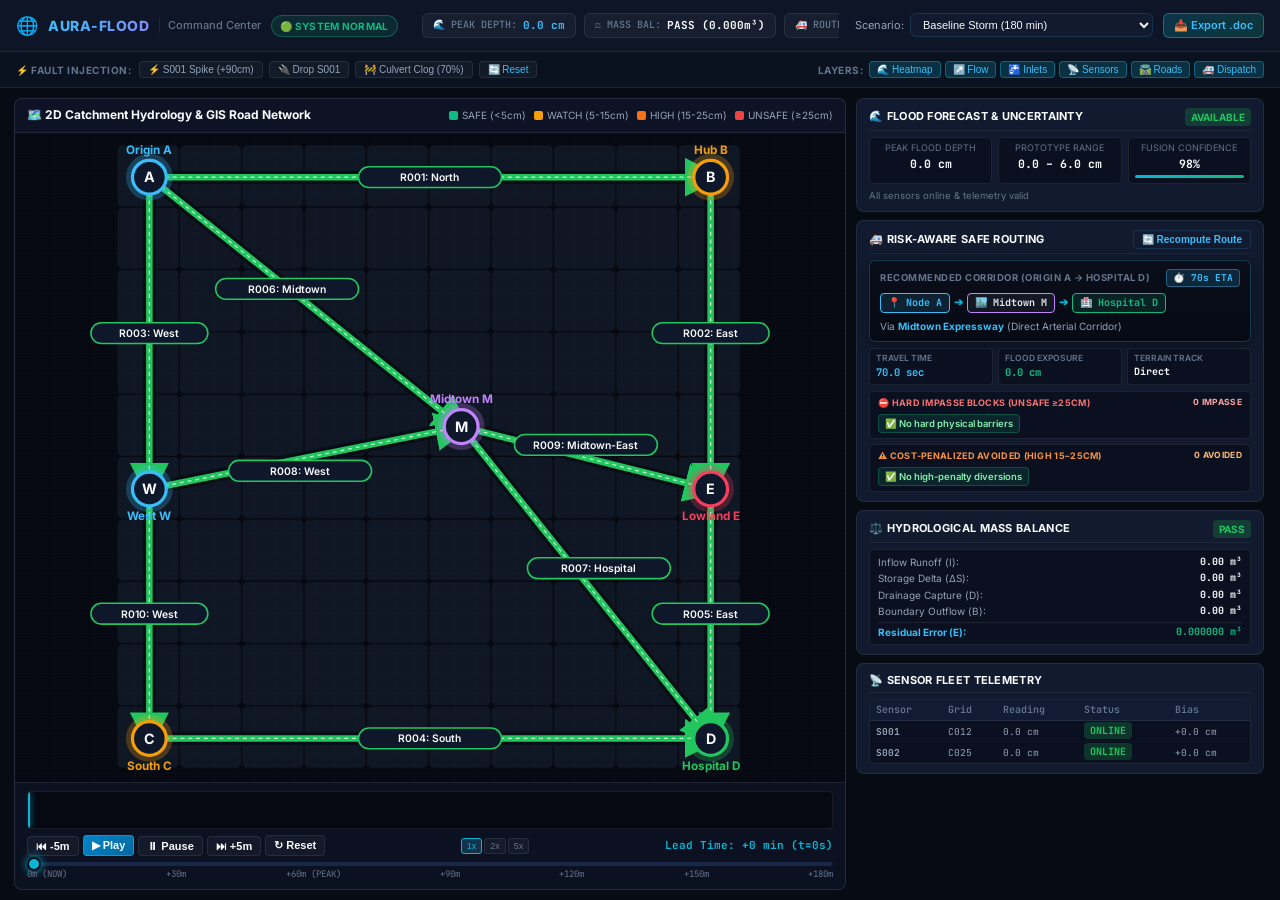
==== index.html @ 1e3751ff "feat: enhance UI, dynamic safe routing, D8 flow vectors, and expand IoT sensor fleet" ====
<!DOCTYPE html>
<html lang="en">
<head>
  <meta charset="UTF-8">
  <meta name="viewport" content="width=device-width, initial-scale=1.0">
  <title>AURA-FLOOD — Urban Hydrological Command Center</title>
  <link rel="preconnect" href="https://fonts.googleapis.com">
  <link rel="preconnect" href="https://fonts.gstatic.com" crossorigin>
  <link href="https://fonts.googleapis.com/css2?family=Inter:wght@400;500;600;700;800&family=JetBrains+Mono:wght@400;500;600;700&display=swap" rel="stylesheet">
  <link rel="stylesheet" href="/static/app.css">
  <link rel="stylesheet" href="app.css">
  <style>
:root {
  --bg-dark: #070b14;
  --bg-header: #0d1527;
  --bg-panel: #111a2e;
  --bg-panel-inner: #0a101f;
  --bg-pill: rgba(255, 255, 255, 0.04);
  --bg-pill-hover: rgba(56, 189, 248, 0.12);
  --bg-pill-active: rgba(6, 182, 212, 0.2);

  --text-main: #f8fafc;
  --text-sub: #94a3b8;
  --text-dim: #64748b;
  --text-cyan: #38bdf8;

  --border-subtle: rgba(56, 189, 248, 0.15);
  --border-card: rgba(255, 255, 255, 0.08);

  --accent-cyan: #06b6d4;
  --accent-blue: #38bdf8;
  --accent-emerald: #10b981;
  --accent-amber: #f59e0b;
  --accent-orange: #f97316;
  --accent-rose: #ef4444;

  --safe-color: #10b981;
  --watch-color: #f59e0b;
  --high-color: #f97316;
  --unsafe-color: #ef4444;

  --font-sans: 'Inter', -apple-system, BlinkMacSystemFont, 'Segoe UI', Roboto, sans-serif;
  --font-mono: 'JetBrains Mono', Consolas, monospace;
}

* {
  box-sizing: border-box;
  margin: 0;
  padding: 0;
}

html, body {
  width: 100%;
  height: 100vh;
  background-color: var(--bg-dark);
  color: var(--text-main);
  font-family: var(--font-sans);
  font-size: 13px;
  line-height: 1.4;
  display: flex;
  flex-direction: column;
  overflow: hidden;
  -webkit-font-smoothing: antialiased;
}

/* Custom Scrollbars */
::-webkit-scrollbar {
  width: 5px;
  height: 5px;
}
::-webkit-scrollbar-track {
  background: var(--bg-panel-inner);
}
::-webkit-scrollbar-thumb {
  background: rgba(56, 189, 248, 0.2);
  border-radius: 4px;
}
::-webkit-scrollbar-thumb:hover {
  background: var(--accent-cyan);
}

/* 1. TOP NAVIGATION HEADER */
.top-navbar {
  height: 52px;
  min-height: 52px;
  background: var(--bg-header);
  border-bottom: 1px solid var(--border-subtle);
  padding: 0 16px;
  display: flex;
  align-items: center;
  justify-content: space-between;
  gap: 16px;
  z-index: 100;
}

.brand-section {
  display: flex;
  align-items: center;
  gap: 10px;
  white-space: nowrap;
  flex-shrink: 0;
}

.brand-logo {
  font-size: 18px;
}

.brand-title {
  font-size: 14px;
  font-weight: 800;
  letter-spacing: 0.5px;
  background: linear-gradient(90deg, #38bdf8, #818cf8);
  -webkit-background-clip: text;
  -webkit-text-fill-color: transparent;
}

.brand-subtitle {
  font-size: 11px;
  color: var(--text-dim);
  font-weight: 500;
  border-left: 1px solid var(--border-card);
  padding-left: 8px;
}

.status-badge {
  display: inline-flex;
  align-items: center;
  gap: 6px;
  background: rgba(16, 185, 129, 0.12);
  color: var(--accent-emerald);
  border: 1px solid rgba(16, 185, 129, 0.35);
  padding: 3px 8px;
  border-radius: 12px;
  font-size: 10px;
  font-weight: 700;
  letter-spacing: 0.3px;
  text-transform: uppercase;
  flex-shrink: 0;
}

.status-badge .dot {
  width: 6px;
  height: 6px;
  border-radius: 50%;
  background: var(--accent-emerald);
  box-shadow: 0 0 6px var(--accent-emerald);
}

.status-badge.degraded {
  background: rgba(245, 158, 11, 0.12);
  color: var(--accent-amber);
  border-color: rgba(245, 158, 11, 0.35);
}
.status-badge.degraded .dot {
  background: var(--accent-amber);
  box-shadow: 0 0 6px var(--accent-amber);
}

.status-badge.unavailable {
  background: rgba(239, 68, 68, 0.12);
  color: var(--accent-rose);
  border-color: rgba(239, 68, 68, 0.35);
}
.status-badge.unavailable .dot {
  background: var(--accent-rose);
  box-shadow: 0 0 6px var(--accent-rose);
}

/* Header Telemetry Pills */
.telemetry-row {
  display: flex;
  align-items: center;
  gap: 8px;
  flex: 1;
  justify-content: center;
  overflow: hidden;
}

.kpi-pill {
  display: flex;
  align-items: center;
  gap: 6px;
  background: var(--bg-pill);
  border: 1px solid var(--border-card);
  padding: 4px 10px;
  border-radius: 6px;
  font-size: 11px;
  font-family: var(--font-mono);
  white-space: nowrap;
}

.kpi-pill .kpi-lbl {
  color: var(--text-dim);
  font-size: 10px;
  font-weight: 600;
  text-transform: uppercase;
}

.kpi-pill .kpi-val {
  color: var(--text-main);
  font-weight: 700;
}

.kpi-pill .kpi-val.highlight {
  color: var(--text-cyan);
}

/* Header Right Actions */
.header-actions {
  display: flex;
  align-items: center;
  gap: 10px;
  flex-shrink: 0;
}

.scenario-wrap {
  display: flex;
  align-items: center;
  gap: 6px;
  font-size: 11px;
  color: var(--text-sub);
}

.scenario-select {
  background: var(--bg-panel);
  color: var(--text-main);
  border: 1px solid var(--border-subtle);
  padding: 4px 8px;
  border-radius: 6px;
  outline: none;
  font-size: 11px;
  font-weight: 500;
  cursor: pointer;
}

.scenario-select:hover, .scenario-select:focus {
  border-color: var(--accent-cyan);
}

.btn-export {
  background: linear-gradient(135deg, rgba(6, 182, 212, 0.2), rgba(16, 185, 129, 0.2));
  color: #38bdf8;
  border: 1px solid rgba(56, 189, 248, 0.4);
  padding: 4px 10px;
  border-radius: 6px;
  font-size: 11px;
  font-weight: 600;
  text-decoration: none;
  display: inline-flex;
  align-items: center;
  gap: 5px;
  white-space: nowrap;
  transition: all 0.2s ease;
}

.btn-export:hover {
  background: linear-gradient(135deg, rgba(6, 182, 212, 0.35), rgba(16, 185, 129, 0.35));
  box-shadow: 0 0 10px rgba(56, 189, 248, 0.3);
}

/* 2. SUB-TOOLBAR */
.sub-toolbar {
  height: 36px;
  min-height: 36px;
  background: rgba(11, 17, 32, 0.95);
  border-bottom: 1px solid var(--border-card);
  padding: 0 16px;
  display: flex;
  align-items: center;
  justify-content: space-between;
  gap: 16px;
}

.fault-deck {
  display: flex;
  align-items: center;
  gap: 6px;
}

.toolbar-lbl {
  font-size: 10px;
  font-weight: 700;
  color: var(--text-dim);
  text-transform: uppercase;
  letter-spacing: 0.5px;
  margin-right: 2px;
}

.chip-btn {
  background: var(--bg-pill);
  border: 1px solid var(--border-card);
  color: var(--text-sub);
  padding: 2px 8px;
  border-radius: 4px;
  font-size: 10px;
  font-weight: 500;
  cursor: pointer;
  display: inline-flex;
  align-items: center;
  gap: 4px;
  transition: all 0.15s ease;
  user-select: none;
}

.chip-btn:hover {
  background: var(--bg-pill-hover);
  color: var(--text-main);
  border-color: var(--border-subtle);
}

.chip-btn.active {
  background: rgba(239, 68, 68, 0.2);
  color: #fca5a5;
  border-color: rgba(239, 68, 68, 0.5);
}

.chip-btn.reset-btn {
  color: var(--text-cyan);
}

.layer-deck {
  display: flex;
  align-items: center;
  gap: 4px;
}

.layer-chip {
  background: var(--bg-pill);
  border: 1px solid var(--border-card);
  color: var(--text-sub);
  padding: 2px 7px;
  border-radius: 4px;
  font-size: 10px;
  font-weight: 500;
  cursor: pointer;
  transition: all 0.15s ease;
  user-select: none;
}

.layer-chip:hover {
  color: var(--text-main);
}

.layer-chip.active {
  background: var(--bg-pill-active);
  color: var(--text-cyan);
  border-color: rgba(6, 182, 212, 0.4);
}

/* 3. MAIN WORKSPACE */
.main-workspace {
  flex: 1;
  display: grid;
  grid-template-columns: 1fr 410px;
  gap: 10px;
  padding: 10px 14px;
  overflow: hidden;
  min-height: 0;
}

/* Left Viewport */
.gis-viewport {
  background: var(--bg-panel);
  border: 1px solid var(--border-card);
  border-radius: 8px;
  display: flex;
  flex-direction: column;
  overflow: hidden;
  min-height: 0;
}

.viewport-header {
  padding: 8px 12px;
  border-bottom: 1px solid var(--border-card);
  display: flex;
  align-items: center;
  justify-content: space-between;
  background: rgba(10, 16, 31, 0.6);
}

.viewport-title {
  font-size: 12px;
  font-weight: 700;
  color: var(--text-main);
  display: flex;
  align-items: center;
  gap: 6px;
}

.map-legend {
  display: flex;
  align-items: center;
  gap: 8px;
  font-size: 10px;
  color: var(--text-sub);
}

.legend-item {
  display: flex;
  align-items: center;
  gap: 4px;
}

.color-box {
  width: 9px;
  height: 9px;
  border-radius: 2px;
}
.color-box.safe { background: var(--safe-color); }
.color-box.watch { background: var(--watch-color); }
.color-box.high { background: var(--high-color); }
.color-box.unsafe { background: var(--unsafe-color); }

/* SVG Map Container */
.svg-wrapper {
  flex: 1;
  background: #060911;
  background-image: 
    linear-gradient(rgba(56, 189, 248, 0.02) 1px, transparent 1px),
    linear-gradient(90deg, rgba(56, 189, 248, 0.02) 1px, transparent 1px);
  background-size: 20px 20px;
  position: relative;
  overflow: hidden;
  display: flex;
  align-items: center;
  justify-content: center;
  min-height: 0;
}

#flood-map {
  width: 100%;
  height: 100%;
  max-height: 100%;
  display: block;
}

/* Tooltip HUD */
.tooltip {
  position: absolute;
  background: rgba(11, 17, 32, 0.96);
  backdrop-filter: blur(12px);
  -webkit-backdrop-filter: blur(12px);
  border: 1px solid rgba(56, 189, 248, 0.35);
  padding: 8px 12px;
  border-radius: 6px;
  font-size: 11px;
  pointer-events: none;
  z-index: 200;
  box-shadow: 0 6px 20px rgba(0,0,0,0.7);
  min-width: 190px;
}
.tooltip.hidden { display: none; }

/* Timeline & Hydrograph Deck */
.timeline-deck {
  background: rgba(10, 16, 31, 0.85);
  border-top: 1px solid var(--border-card);
  padding: 8px 12px;
  display: flex;
  flex-direction: column;
  gap: 6px;
  flex-shrink: 0;
}

/* Hydrograph Canvas */
.hydrograph-box {
  height: 38px;
  position: relative;
  background: #060911;
  border: 1px solid var(--border-card);
  border-radius: 4px;
  overflow: hidden;
  cursor: pointer;
}

#hydrograph-canvas {
  width: 100%;
  height: 100%;
  display: block;
}

.hydrograph-needle {
  position: absolute;
  top: 0;
  bottom: 0;
  width: 2px;
  background: var(--accent-cyan);
  box-shadow: 0 0 6px var(--accent-cyan);
  pointer-events: none;
}

/* Playback Control Bar */
.playback-bar {
  display: flex;
  align-items: center;
  justify-content: space-between;
  gap: 10px;
}

.btn-group {
  display: flex;
  align-items: center;
  gap: 4px;
}

.btn-ctrl {
  background: var(--bg-pill);
  border: 1px solid var(--border-card);
  color: var(--text-main);
  padding: 3px 8px;
  border-radius: 4px;
  font-size: 11px;
  font-weight: 600;
  cursor: pointer;
  transition: all 0.15s ease;
}

.btn-ctrl:hover {
  background: var(--bg-pill-hover);
  border-color: var(--border-subtle);
}

.btn-ctrl.btn-primary {
  background: linear-gradient(135deg, #0284c7, #0369a1);
  border-color: rgba(56, 189, 248, 0.4);
}

.speed-chips {
  display: flex;
  gap: 2px;
}

.speed-chip {
  background: var(--bg-pill);
  border: 1px solid var(--border-card);
  color: var(--text-dim);
  font-size: 9px;
  padding: 2px 5px;
  border-radius: 3px;
  cursor: pointer;
}

.speed-chip.active {
  background: rgba(56, 189, 248, 0.2);
  color: var(--accent-cyan);
  border-color: var(--accent-cyan);
}

.timeline-time {
  font-family: var(--font-mono);
  font-size: 11px;
  color: var(--accent-cyan);
  font-weight: 700;
}

/* Slider Track */
.slider-container {
  display: flex;
  flex-direction: column;
  gap: 2px;
}

#timeline-slider {
  -webkit-appearance: none;
  appearance: none;
  width: 100%;
  height: 4px;
  border-radius: 2px;
  background: #182647;
  outline: none;
  cursor: pointer;
}

#timeline-slider::-webkit-slider-thumb {
  -webkit-appearance: none;
  appearance: none;
  width: 14px;
  height: 14px;
  border-radius: 50%;
  background: var(--accent-cyan);
  border: 2px solid #070b14;
  box-shadow: 0 0 8px var(--accent-cyan);
  cursor: pointer;
}

.slider-labels {
  display: flex;
  justify-content: space-between;
  font-size: 9px;
  color: var(--text-dim);
  font-family: var(--font-mono);
}

/* 4. RIGHT SIDEBAR */
.sidebar-panel {
  display: flex;
  flex-direction: column;
  gap: 8px;
  overflow-y: auto;
  min-height: 0;
  padding-right: 2px;
}

.side-card {
  background: var(--bg-panel);
  border: 1px solid var(--border-card);
  border-radius: 8px;
  padding: 9px 12px;
  display: flex;
  flex-direction: column;
  gap: 6px;
  flex-shrink: 0;
}

.card-header {
  display: flex;
  align-items: center;
  justify-content: space-between;
  border-bottom: 1px solid rgba(255, 255, 255, 0.05);
  padding-bottom: 4px;
}

.card-title {
  font-size: 11px;
  font-weight: 700;
  color: var(--text-main);
  text-transform: uppercase;
  letter-spacing: 0.3px;
  display: flex;
  align-items: center;
  gap: 5px;
}

.card-badge {
  padding: 1px 6px;
  border-radius: 4px;
  font-size: 9px;
  font-weight: 700;
  text-transform: uppercase;
  letter-spacing: 0.3px;
}
.card-badge.success {
  background: rgba(16, 185, 129, 0.15);
  color: var(--accent-emerald);
  border: 1px solid rgba(16, 185, 129, 0.3);
}
.card-badge.danger {
  background: rgba(239, 68, 68, 0.15);
  color: var(--accent-rose);
  border: 1px solid rgba(239, 68, 68, 0.3);
}

/* Forecast Card Stats */
.forecast-grid {
  display: grid;
  grid-template-columns: 1fr 1fr 1fr;
  gap: 6px;
}

.stat-cell {
  background: var(--bg-panel-inner);
  border: 1px solid var(--border-card);
  padding: 5px 6px;
  border-radius: 5px;
  text-align: center;
}

.stat-lbl {
  font-size: 9px;
  color: var(--text-dim);
  text-transform: uppercase;
  margin-bottom: 2px;
  line-height: 1.2;
}

.stat-num {
  font-size: 11.5px;
  font-weight: 700;
  font-family: var(--font-mono);
  color: var(--text-main);
}

.bar-wrap {
  width: 100%;
  height: 3px;
  background: #182647;
  border-radius: 2px;
  margin-top: 3px;
  overflow: hidden;
}
.bar-fill {
  height: 100%;
  background: linear-gradient(90deg, #06b6d4, #10b981);
  width: 100%;
  transition: width 0.2s ease;
}

.card-subtext {
  font-size: 9.5px;
  color: var(--text-dim);
  line-height: 1.3;
}

/* ENHANCED SAFE ROUTING STYLES */
.route-hero-box {
  background: linear-gradient(180deg, #090e1a, #060a14);
  border: 1px solid rgba(56, 189, 248, 0.25);
  border-radius: 6px;
  padding: 8px 10px;
  display: flex;
  flex-direction: column;
  gap: 6px;
  box-shadow: 0 4px 12px rgba(0, 0, 0, 0.4);
}

.route-meta-row {
  display: flex;
  align-items: center;
  justify-content: space-between;
}

.route-lbl-title {
  font-size: 9.5px;
  font-weight: 700;
  color: var(--text-dim);
  text-transform: uppercase;
  letter-spacing: 0.5px;
}

.route-eta-pill {
  background: rgba(56, 189, 248, 0.15);
  color: #38bdf8;
  border: 1px solid rgba(56, 189, 248, 0.4);
  padding: 1px 6px;
  border-radius: 4px;
  font-family: var(--font-mono);
  font-weight: 700;
  font-size: 9.5px;
}

/* Waypoint Flow Stepper */
.stepper-flow {
  display: flex;
  align-items: center;
  gap: 4px;
  flex-wrap: wrap;
}

.node-pill {
  display: inline-flex;
  align-items: center;
  gap: 4px;
  background: rgba(255, 255, 255, 0.05);
  border: 1px solid rgba(255, 255, 255, 0.15);
  padding: 2px 7px;
  border-radius: 4px;
  font-size: 10px;
  font-weight: 700;
  font-family: var(--font-mono);
  color: #f8fafc;
}

.node-pill.origin {
  border-color: #38bdf8;
  color: #38bdf8;
  background: rgba(56, 189, 248, 0.12);
}

.node-pill.dest {
  border-color: #10b981;
  color: #10b981;
  background: rgba(16, 185, 129, 0.12);
}

.node-pill.waypoint {
  border-color: #c084fc;
  color: #e2e8f0;
}

.flow-arrow {
  color: var(--accent-cyan);
  font-size: 11px;
  font-weight: bold;
}

.route-desc-row {
  font-size: 10px;
  color: #94a3b8;
}
.route-desc-row strong {
  color: #38bdf8;
}

/* Route Micro-Stats Bar */
.route-metrics-bar {
  display: grid;
  grid-template-columns: 1fr 1fr 1fr;
  gap: 5px;
}

.metric-chip {
  background: var(--bg-panel-inner);
  border: 1px solid var(--border-card);
  padding: 4px 6px;
  border-radius: 4px;
  display: flex;
  flex-direction: column;
  gap: 1px;
}

.metric-chip .chip-label {
  font-size: 8.5px;
  color: var(--text-dim);
  text-transform: uppercase;
  font-weight: 600;
}

.metric-chip .chip-value {
  font-size: 10.5px;
  font-weight: 700;
  font-family: var(--font-mono);
  color: var(--text-main);
}
.metric-chip .chip-value.safe { color: #10b981; }
.metric-chip .chip-value.highlight { color: #38bdf8; }

/* Avoidance Cards Deck */
.avoidance-deck {
  display: flex;
  flex-direction: column;
  gap: 5px;
}

.avoid-group {
  background: var(--bg-panel-inner);
  border: 1px solid var(--border-card);
  border-radius: 5px;
  padding: 5px 8px;
  display: flex;
  flex-direction: column;
  gap: 4px;
}

.avoid-group-header {
  display: flex;
  align-items: center;
  justify-content: space-between;
  font-size: 9px;
  font-weight: 700;
  text-transform: uppercase;
  letter-spacing: 0.3px;
}

.avoid-group-header.unsafe-hdr {
  color: #f87171;
}

.avoid-group-header.high-hdr {
  color: #fb923c;
}

.avoid-pills-container {
  display: flex;
  flex-wrap: wrap;
  gap: 4px;
}

.avoid-pill {
  display: inline-flex;
  align-items: center;
  gap: 4px;
  padding: 2px 6px;
  border-radius: 4px;
  font-size: 9.5px;
  font-family: var(--font-mono);
  font-weight: 600;
}

.avoid-pill.unsafe {
  background: rgba(239, 68, 68, 0.16);
  border: 1px solid rgba(239, 68, 68, 0.4);
  color: #fca5a5;
}

.avoid-pill.high {
  background: rgba(249, 115, 22, 0.16);
  border: 1px solid rgba(249, 115, 22, 0.4);
  color: #fdba74;
}

.avoid-pill.clear {
  background: rgba(16, 185, 129, 0.12);
  border: 1px solid rgba(16, 185, 129, 0.3);
  color: #86efac;
  font-family: var(--font-sans);
  font-size: 9.5px;
}

.pill-code {
  font-weight: 800;
  background: rgba(0, 0, 0, 0.3);
  padding: 1px 4px;
  border-radius: 3px;
}

.btn-recompute {
  background: transparent;
  color: var(--text-cyan);
  border: 1px solid var(--border-subtle);
  padding: 3px 8px;
  border-radius: 4px;
  font-size: 10px;
  font-weight: 600;
  cursor: pointer;
  align-self: flex-start;
  transition: all 0.15s ease;
}
.btn-recompute:hover {
  background: rgba(6, 182, 212, 0.1);
  border-color: var(--accent-cyan);
}

/* Mass Balance Table */
.mb-ledger {
  display: flex;
  flex-direction: column;
  gap: 2.5px;
  background: var(--bg-panel-inner);
  border: 1px solid var(--border-card);
  padding: 5px 8px;
  border-radius: 5px;
  font-size: 10px;
}

.mb-row {
  display: flex;
  justify-content: space-between;
  color: var(--text-sub);
}

.mb-row strong {
  font-family: var(--font-mono);
  color: var(--text-main);
}

.mb-row.total {
  border-top: 1px solid rgba(255, 255, 255, 0.08);
  padding-top: 2px;
  margin-top: 1px;
  font-weight: 700;
  color: var(--text-cyan);
}

.mb-row.total strong {
  color: var(--accent-emerald);
}

/* Sensor Fleet Table */
.sensor-table-wrap {
  border: 1px solid var(--border-card);
  border-radius: 5px;
  background: var(--bg-panel-inner);
  overflow: hidden;
}

.sensor-table {
  width: 100%;
  border-collapse: collapse;
  font-size: 9.5px;
}

.sensor-table th {
  background: rgba(24, 38, 71, 0.5);
  padding: 3px 6px;
  color: var(--text-dim);
  font-weight: 600;
  text-align: left;
  border-bottom: 1px solid var(--border-card);
}

.sensor-table td {
  padding: 3px 6px;
  border-bottom: 1px solid rgba(255, 255, 255, 0.02);
  font-family: var(--font-mono);
  color: var(--text-sub);
}

.badge-tag {
  padding: 1px 4px;
  border-radius: 3px;
  font-size: 8px;
  font-weight: 700;
}
.badge-tag.online {
  background: rgba(16, 185, 129, 0.15);
  color: var(--accent-emerald);
}
.badge-tag.stale {
  background: rgba(245, 158, 11, 0.15);
  color: var(--accent-amber);
}
.badge-tag.offline {
  background: rgba(239, 68, 68, 0.15);
  color: var(--accent-rose);
}

/* Responsive adjustments */
@media (max-width: 1050px) {
  html, body {
    height: auto;
    overflow-y: auto;
  }
  .main-workspace {
    grid-template-columns: 1fr;
    overflow: visible;
  }
  .telemetry-row {
    display: none;
  }
}
  </style>
</head>
<body>

  <!-- 1. TOP NAVIGATION HEADER -->
  <header class="top-navbar">
    <div class="brand-section">
      <span class="brand-logo">🌐</span>
      <span class="brand-title">AURA-FLOOD</span>
      <span class="brand-subtitle">Command Center</span>
      <div class="status-badge" id="system-status-badge">
        <span class="dot"></span>
        <span id="system-status-text">SYSTEM NORMAL</span>
      </div>
    </div>

    <!-- Telemetry KPI Row -->
    <div class="telemetry-row">
      <div class="kpi-pill">
        <span class="kpi-lbl">🌧️ Rain:</span>
        <span class="kpi-val" id="top-rain-val">0.0 mm/h</span>
      </div>
      <div class="kpi-pill">
        <span class="kpi-lbl">🌊 Peak Depth:</span>
        <span class="kpi-val highlight" id="top-depth-val">0.0 cm</span>
      </div>
      <div class="kpi-pill">
        <span class="kpi-lbl">⚖️ Mass Bal:</span>
        <span class="kpi-val" id="top-mb-val">PASS (0.000m³)</span>
      </div>
      <div class="kpi-pill">
        <span class="kpi-lbl">🚑 Route:</span>
        <span class="kpi-val highlight" id="top-route-val">A → M → D (70s)</span>
      </div>
    </div>

    <!-- Header Right Actions -->
    <div class="header-actions">
      <div class="scenario-wrap">
        <label for="scenario-select">Scenario:</label>
        <select id="scenario-select" class="scenario-select">
          <option value="storm_01">Baseline Storm (180 min)</option>
          <option value="sensor_offline">Fault: S001 Dropout (t=30..60m)</option>
          <option value="sensor_spike">Fault: S001 Spike Anomaly 90cm (t=30m)</option>
          <option value="capacity_reduction">Fault: Culvert E001 Clog 30% (t=45..60m)</option>
          <option value="e2e_validation">End-to-End Severe Flash Flood</option>
        </select>
      </div>
      <a id="btn-download-docx" class="btn-export" href="/api/reports/download-docx?scenario_id=storm_01" download>
        📥 Export .doc
      </a>
    </div>
  </header>

  <!-- 2. SUB-TOOLBAR: FAULT DECK & LAYER TOGGLES -->
  <div class="sub-toolbar">
    <div class="fault-deck">
      <span class="toolbar-lbl">⚡ Fault Injection:</span>
      <button class="chip-btn" id="fault-spike" title="Inject +90cm rate spike on S001">⚡ S001 Spike (+90cm)</button>
      <button class="chip-btn" id="fault-offline" title="Drop telemetry heartbeat on S001">🔌 Drop S001</button>
      <button class="chip-btn" id="fault-blockage" title="Simulate 70% inlet debris blockage on Culvert E001">🚧 Culvert Clog (70%)</button>
      <button class="chip-btn reset-btn" id="fault-reset" title="Reset nominal baseline">🔄 Reset</button>
    </div>

    <div class="layer-deck">
      <span class="toolbar-lbl">Layers:</span>
      <button class="layer-chip active" id="toggle-depth" title="Toggle Flood Inundation Heatmap">🌊 Heatmap</button>
      <button class="layer-chip active" id="toggle-d8" title="Toggle D8 Hydrodynamic Vectors">↗️ Flow</button>
      <button class="layer-chip active" id="toggle-drainage" title="Toggle Drainage Network Inlets">🚰 Inlets</button>
      <button class="layer-chip active" id="toggle-sensors" title="Toggle Sensor Nodes">📡 Sensors</button>
      <button class="layer-chip active" id="toggle-roads" title="Toggle Road Network">🛣️ Roads</button>
      <button class="layer-chip active" id="toggle-ambulance" title="Toggle Emergency Vehicle">🚑 Dispatch</button>
    </div>
  </div>

  <!-- 3. MAIN WORKSPACE: 2-COLUMN GRID -->
  <main class="main-workspace">
    
    <!-- LEFT: GIS MAP & PLAYBACK DECK -->
    <section class="gis-viewport">
      <div class="viewport-header">
        <div class="viewport-title">🗺️ 2D Catchment Hydrology & GIS Road Network</div>
        <div class="map-legend">
          <span class="legend-item"><span class="color-box safe"></span> SAFE (&lt;5cm)</span>
          <span class="legend-item"><span class="color-box watch"></span> WATCH (5-15cm)</span>
          <span class="legend-item"><span class="color-box high"></span> HIGH (15-25cm)</span>
          <span class="legend-item"><span class="color-box unsafe"></span> UNSAFE (&ge;25cm)</span>
        </div>
      </div>

      <!-- Interactive SVG Map -->
      <div class="svg-wrapper" id="map-container">
        <svg id="flood-map" viewBox="0 0 500 500"></svg>
        <div id="cell-tooltip" class="tooltip hidden"></div>
      </div>

      <!-- Timeline & Hydrograph Deck -->
      <div class="timeline-deck">
        <!-- Interactive Hydrograph Canvas -->
        <div class="hydrograph-box" id="hydrograph-wrap" title="Click anywhere to scrub timeline">
          <canvas id="hydrograph-canvas"></canvas>
          <div class="hydrograph-needle" id="hydrograph-marker" style="left: 0%;"></div>
        </div>

        <!-- Playback Controls -->
        <div class="playback-bar">
          <div class="btn-group">
            <button id="btn-step-back" class="btn-ctrl" title="Step Back 5 Minutes">⏮ -5m</button>
            <button id="btn-play" class="btn-ctrl btn-primary">▶ Play</button>
            <button id="btn-pause" class="btn-ctrl">⏸ Pause</button>
            <button id="btn-step-fwd" class="btn-ctrl" title="Step Forward 5 Minutes">⏭ +5m</button>
            <button id="btn-reset" class="btn-ctrl">↻ Reset</button>
          </div>

          <div class="speed-chips">
            <button class="speed-chip active" data-speed="400">1x</button>
            <button class="speed-chip" data-speed="200">2x</button>
            <button class="speed-chip" data-speed="80">5x</button>
          </div>

          <div class="timeline-time">
            Lead Time: <span id="time-display-val">+0 min (t=0s)</span>
          </div>
        </div>

        <!-- Slider Track -->
        <div class="slider-container">
          <input type="range" id="timeline-slider" min="0" max="180" value="0" step="1">
          <div class="slider-labels">
            <span>0m (NOW)</span>
            <span>+30m</span>
            <span>+60m (PEAK)</span>
            <span>+90m</span>
            <span>+120m</span>
            <span>+150m</span>
            <span>+180m</span>
          </div>
        </div>
      </div>
    </section>

    <!-- RIGHT: OBSERVABILITY & DECISION INTELLIGENCE SIDEBAR -->
    <aside class="sidebar-panel">
      
      <!-- Card 1: Flood Forecast & Uncertainty -->
      <div class="side-card">
        <div class="card-header">
          <div class="card-title">🌊 Flood Forecast & Uncertainty</div>
          <span id="forecast-status-badge" class="card-badge success">AVAILABLE</span>
        </div>
        <div class="forecast-grid">
          <div class="stat-cell" title="Maximum predicted flood depth across the forecast window (≥25cm reaches UNSAFE threshold)">
            <div class="stat-lbl">Peak Flood Depth</div>
            <div class="stat-num" id="forecast-peak-depth">0.0 cm</div>
          </div>
          <div class="stat-cell" title="Prototype uncertainty range based on model behavior and sensor fusion">
            <div class="stat-lbl">Prototype Range</div>
            <div class="stat-num" id="forecast-range">0.0 – 0.0 cm</div>
          </div>
          <div class="stat-cell" title="Composite sensor-model agreement confidence score">
            <div class="stat-lbl">Fusion Confidence</div>
            <div class="stat-num" id="forecast-confidence">100%</div>
            <div class="bar-wrap">
              <div class="bar-fill" id="forecast-confidence-bar"></div>
            </div>
          </div>
        </div>
        <div class="card-subtext" id="degraded-reasons-text">Prototype uncertainty range based on model behavior and sensor-fusion history; not field-validated.</div>
      </div>

      <!-- Card 2: Risk-Aware Safe Routing Guidance (VISUALLY ENHANCED) -->
      <div class="side-card">
        <div class="card-header">
          <div class="card-title">🚑 Risk-Aware Safe Routing</div>
          <button id="btn-recompute-route" class="btn-recompute">🔄 Recompute Route</button>
        </div>

        <!-- Visual Hero Stepper & ETA Banner -->
        <div class="route-hero-box">
          <div class="route-meta-row">
            <span class="route-lbl-title">Recommended Corridor (Origin A → Hospital D)</span>
            <span id="route-eta-badge" class="route-eta-pill">⏱️ 70s ETA</span>
          </div>

          <!-- Dynamic Waypoint Flow Stepper -->
          <div class="stepper-flow" id="route-stepper-flow">
            <span class="node-pill origin">📍 Node A</span>
            <span class="flow-arrow">➔</span>
            <span class="node-pill waypoint">🏙️ Midtown M</span>
            <span class="flow-arrow">➔</span>
            <span class="node-pill dest">🏥 Hospital D</span>
          </div>

          <div class="route-desc-row" id="route-corridor-desc">
            Via <strong>Midtown Expressway</strong> (Direct Arterial Corridor)
          </div>
        </div>

        <!-- Route Micro-Stats Bar -->
        <div class="route-metrics-bar">
          <div class="metric-chip">
            <span class="chip-label">Travel Time</span>
            <span class="chip-value highlight" id="route-stat-eta">70.0 sec</span>
          </div>
          <div class="metric-chip">
            <span class="chip-label">Flood Exposure</span>
            <span class="metric-chip-val safe" id="route-stat-exposure" style="font-size: 10.5px; font-weight: 700; font-family: var(--font-mono); color: #10b981;">0.0 cm</span>
          </div>
          <div class="metric-chip">
            <span class="chip-label">Terrain Track</span>
            <span class="chip-value" id="route-stat-terrain" style="font-size: 10px;">Direct</span>
          </div>
        </div>
        
        <!-- Differentiated Routing Avoidance: Hard Impasse vs Penalty Avoidance -->
        <div class="avoidance-deck">
          <div class="avoid-group">
            <div class="avoid-group-header unsafe-hdr">
              <span>⛔ Hard Impasse Blocks (UNSAFE ≥25cm)</span>
              <span id="unsafe-count-tag" style="font-size: 8.5px; color: #fca5a5;">0 Impasse</span>
            </div>
            <div class="avoid-pills-container" id="unsafe-pills-wrap">
              <span class="avoid-pill clear">✅ No hard physical barriers</span>
            </div>
          </div>

          <div class="avoid-group">
            <div class="avoid-group-header high-hdr">
              <span>⚠️ Cost-Penalized Avoided (HIGH 15–25cm)</span>
              <span id="high-count-tag" style="font-size: 8.5px; color: #fdba74;">0 Avoided</span>
            </div>
            <div class="avoid-pills-container" id="high-pills-wrap">
              <span class="avoid-pill clear">✅ No high-penalty diversions</span>
            </div>
          </div>
        </div>
      </div>

      <!-- Card 3: Hydrological Mass Balance Invariant -->
      <div class="side-card">
        <div class="card-header">
          <div class="card-title">⚖️ Hydrological Mass Balance</div>
          <span id="mb-status-badge" class="card-badge success">PASS</span>
        </div>
        <div class="mb-ledger">
          <div class="mb-row"><span>Inflow Runoff (I):</span><strong id="mb-runoff">0.00 m³</strong></div>
          <div class="mb-row"><span>Storage Delta (ΔS):</span><strong id="mb-storage-change">0.00 m³</strong></div>
          <div class="mb-row"><span>Drainage Capture (D):</span><strong id="mb-drainage">0.00 m³</strong></div>
          <div class="mb-row"><span>Boundary Outflow (B):</span><strong id="mb-boundary">0.00 m³</strong></div>
          <div class="mb-row total"><span>Residual Error (E):</span><strong id="mb-error">0.000000 m³</strong></div>
        </div>
      </div>

      <!-- Card 4: Sensor Fleet Telemetry Health -->
      <div class="side-card">
        <div class="card-header">
          <div class="card-title">📡 Sensor Fleet Telemetry</div>
        </div>
        <div class="sensor-table-wrap">
          <table class="sensor-table">
            <thead>
              <tr>
                <th>Sensor</th>
                <th>Grid</th>
                <th>Reading</th>
                <th>Status</th>
                <th>Bias</th>
              </tr>
            </thead>
            <tbody id="sensor-table-body">
              <tr>
                <td><strong>S001</strong></td>
                <td>C012</td>
                <td>0.0 cm</td>
                <td><span class="badge-tag online">ONLINE</span></td>
                <td>+0.0 cm</td>
              </tr>
              <tr>
                <td><strong>S002</strong></td>
                <td>C025</td>
                <td>0.0 cm</td>
                <td><span class="badge-tag online">ONLINE</span></td>
                <td>+0.0 cm</td>
              </tr>
            </tbody>
          </table>
        </div>
      </div>

    </aside>
  </main>

  <script src="/static/app.js?v=2.5"></script>
</body>
</html>
---- static/app.css ----
:root {
  --bg-primary: #0f172a;
  --bg-secondary: #1e293b;
  --bg-tertiary: #334155;
  --text-primary: #f8fafc;
  --text-secondary: #94a3b8;
  --text-muted: #64748b;
  --border-color: #334155;
  --accent-blue: #38bdf8;
  --accent-green: #22c55e;
  --accent-yellow: #eab308;
  --accent-orange: #f97316;
  --accent-red: #ef4444;
  --font-main: 'Inter', system-ui, sans-serif;
  --font-mono: 'JetBrains Mono', monospace;
}

* {
  box-sizing: border-box;
  margin: 0;
  padding: 0;
}

body {
  background-color: var(--bg-primary);
  color: var(--text-primary);
  font-family: var(--font-main);
  line-height: 1.5;
  display: flex;
  flex-direction: column;
  height: 100vh;
  overflow: hidden;
}

/* Header Banner */
.header-banner {
  background: var(--bg-secondary);
  border-bottom: 1px solid var(--border-color);
  padding: 12px 24px;
  display: flex;
  justify-content: space-between;
  align-items: center;
}

.banner-left {
  display: flex;
  align-items: center;
  gap: 16px;
}

.status-badge {
  background: rgba(34, 197, 94, 0.15);
  color: var(--accent-green);
  border: 1px solid rgba(34, 197, 94, 0.3);
  padding: 4px 12px;
  border-radius: 9999px;
  font-weight: 600;
  font-size: 13px;
}

.status-badge.degraded {
  background: rgba(234, 179, 8, 0.15);
  color: var(--accent-yellow);
  border-color: rgba(234, 179, 8, 0.3);
}

.status-badge.unavailable {
  background: rgba(239, 68, 68, 0.15);
  color: var(--accent-red);
  border-color: rgba(239, 68, 68, 0.3);
}

.system-title {
  font-size: 16px;
  font-weight: 700;
  color: var(--text-primary);
}

.banner-right {
  display: flex;
  align-items: center;
  gap: 20px;
}

.scenario-selector {
  display: flex;
  align-items: center;
  gap: 8px;
  font-size: 13px;
  color: var(--text-secondary);
}

.scenario-selector select {
  background: var(--bg-tertiary);
  color: var(--text-primary);
  border: 1px solid var(--border-color);
  padding: 4px 8px;
  border-radius: 6px;
  outline: none;
  font-size: 13px;
}

.btn-download {
  background: linear-gradient(135deg, #0284c7, #0369a1);
  color: #ffffff !important;
  text-decoration: none;
  font-size: 12px;
  font-weight: 600;
  padding: 5px 12px;
  border-radius: 6px;
  border: 1px solid #38bdf8;
  display: inline-flex;
  align-items: center;
  gap: 6px;
  transition: all 0.2s ease;
  box-shadow: 0 2px 4px rgba(0,0,0,0.2);
}

.btn-download:hover {
  background: linear-gradient(135deg, #0369a1, #075985);
  box-shadow: 0 0 10px rgba(56, 189, 248, 0.4);
  transform: translateY(-1px);
}

.degraded-reasons {
  font-size: 12px;
  color: var(--text-secondary);
}

/* Dashboard Grid */
.dashboard-grid {
  display: grid;
  grid-template-columns: 1fr 380px;
  gap: 16px;
  padding: 16px;
  flex: 1;
  overflow: hidden;
}

.panel {
  background: var(--bg-secondary);
  border: 1px solid var(--border-color);
  border-radius: 8px;
  padding: 16px;
  display: flex;
  flex-direction: column;
}

.panel-header {
  display: flex;
  justify-content: space-between;
  align-items: center;
  margin-bottom: 12px;
}

.panel-header h2 {
  font-size: 15px;
  font-weight: 600;
}

.panel-header h3 {
  font-size: 14px;
  font-weight: 600;
}

/* Map Panel */
.map-panel {
  display: flex;
  flex-direction: column;
}

.map-legend {
  display: flex;
  gap: 12px;
  font-size: 12px;
  color: var(--text-secondary);
}

.legend-item {
  display: flex;
  align-items: center;
  gap: 4px;
}

.color-box {
  width: 12px;
  height: 12px;
  border-radius: 3px;
}

.color-box.safe { background: #3b82f6; }
.color-box.watch { background: #eab308; }
.color-box.high { background: #f97316; }
.color-box.unsafe { background: #ef4444; }

.svg-container {
  flex: 1;
  background: #090d16;
  border-radius: 6px;
  position: relative;
  overflow: hidden;
  display: flex;
  justify-content: center;
  align-items: center;
}

#flood-map {
  width: 100%;
  height: 100%;
  max-height: 480px;
}

.tooltip {
  position: absolute;
  background: rgba(15, 23, 42, 0.95);
  border: 1px solid var(--border-color);
  padding: 8px 12px;
  border-radius: 6px;
  font-size: 12px;
  pointer-events: none;
  z-index: 100;
  box-shadow: 0 4px 12px rgba(0,0,0,0.5);
}

.tooltip.hidden { display: none; }

/* Timeline Controls */
.timeline-card {
  margin-top: 12px;
  background: var(--bg-tertiary);
  padding: 12px;
  border-radius: 6px;
}

.timeline-controls {
  display: flex;
  align-items: center;
  gap: 10px;
  margin-bottom: 8px;
}

.time-display {
  margin-left: auto;
  font-size: 13px;
  font-family: var(--font-mono);
}

.time-display .value {
  color: var(--accent-blue);
  font-weight: 600;
}

.slider-wrapper {
  display: flex;
  flex-direction: column;
  gap: 4px;
}

input[type="range"] {
  width: 100%;
  accent-color: var(--accent-blue);
  cursor: pointer;
}

.slider-ticks {
  display: flex;
  justify-content: space-between;
  font-size: 10px;
  color: var(--text-muted);
  font-family: var(--font-mono);
}

/* Sidebar Column */
.sidebar-column {
  display: flex;
  flex-direction: column;
  gap: 12px;
  overflow-y: auto;
}

/* Forecast Card */
.forecast-stats {
  display: grid;
  grid-template-columns: repeat(3, 1fr);
  gap: 8px;
  margin-bottom: 8px;
}

.stat-box {
  background: var(--bg-primary);
  padding: 8px;
  border-radius: 6px;
  display: flex;
  flex-direction: column;
}

.stat-label {
  font-size: 10px;
  color: var(--text-muted);
}

.stat-value {
  font-size: 14px;
  font-weight: 700;
  font-family: var(--font-mono);
  color: var(--accent-blue);
}

.disclaimer-note {
  font-size: 10px;
  color: var(--text-muted);
  font-style: italic;
}

/* Routing Card */
.route-details {
  background: var(--bg-primary);
  padding: 10px;
  border-radius: 6px;
  font-size: 12px;
  display: flex;
  flex-direction: column;
  gap: 6px;
}

.route-tag.safe {
  color: var(--accent-green);
  font-weight: 700;
  font-family: var(--font-mono);
}

.avoided-item {
  color: var(--accent-orange);
  font-family: var(--font-mono);
}

/* Mass Balance Ledger */
.ledger-table {
  background: var(--bg-primary);
  padding: 10px;
  border-radius: 6px;
  font-size: 11px;
  font-family: var(--font-mono);
  display: flex;
  flex-direction: column;
  gap: 4px;
}

.ledger-row {
  display: flex;
  justify-content: space-between;
}

.ledger-row.total {
  border-top: 1px solid var(--border-color);
  padding-top: 4px;
  color: var(--accent-blue);
  font-weight: 700;
}

/* Sensor Table */
.sensor-table-wrapper {
  overflow-x: auto;
}

.sensor-table {
  width: 100%;
  border-collapse: collapse;
  font-size: 11px;
  font-family: var(--font-mono);
}

.sensor-table th, .sensor-table td {
  padding: 6px 8px;
  text-align: left;
  border-bottom: 1px solid var(--border-color);
}

.sensor-table th {
  color: var(--text-muted);
  font-size: 10px;
}

/* Buttons & Badges */
.btn {
  padding: 6px 12px;
  border-radius: 6px;
  font-size: 12px;
  font-weight: 600;
  cursor: pointer;
  border: none;
  outline: none;
}

.btn-primary { background: #0284c7; color: white; }
.btn-primary:hover { background: #0369a1; }
.btn-secondary { background: var(--bg-tertiary); color: var(--text-primary); }
.btn-secondary:hover { background: #475569; }
.btn-sm { padding: 4px 8px; font-size: 11px; }
.btn-outline { background: transparent; border: 1px solid var(--border-color); color: var(--text-primary); }

.badge {
  padding: 2px 6px;
  border-radius: 4px;
  font-size: 10px;
  font-weight: 700;
}

.badge-success { background: rgba(34, 197, 94, 0.2); color: var(--accent-green); }
.badge-warning { background: rgba(234, 179, 8, 0.2); color: var(--accent-yellow); }
.badge-danger { background: rgba(239, 68, 68, 0.2); color: var(--accent-red); }
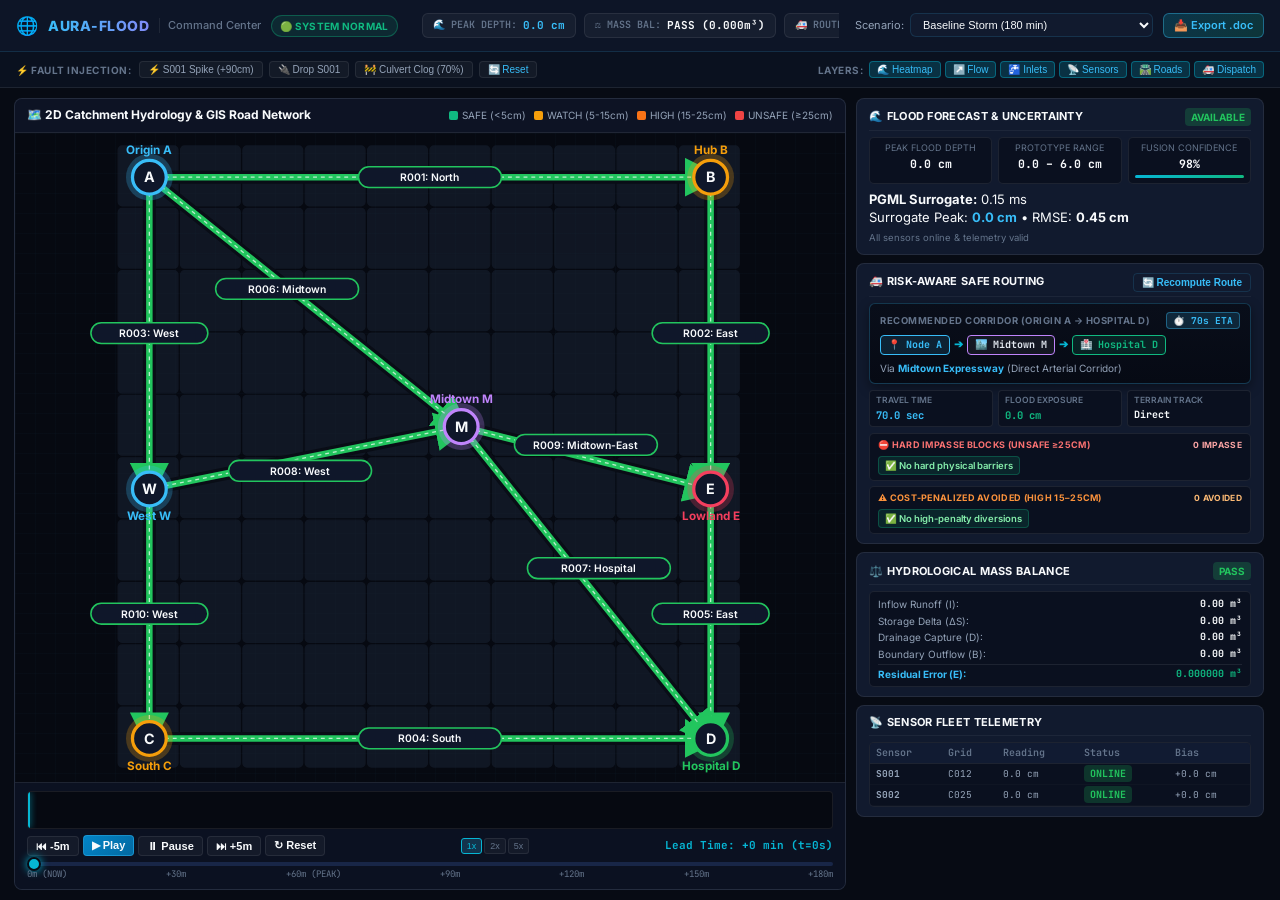
==== commit 1df8a92c: "feat: integrate SafeSurge spec, Physics-Guided ML surrogate nowcasting engine, and Section 15 schema" ====
--- a/index.html
+++ b/index.html
@@ -1185,7 +1185,14 @@
             </div>
           </div>
         </div>
-        <div class="card-subtext" id="degraded-reasons-text">Prototype uncertainty range based on model behavior and sensor-fusion history; not field-validated.</div>
+
+        <!-- Physics-Guided ML Surrogate Status Strip -->
+        <div class="pgml-status-strip" title="Physics-Guided Gradient Boosting Surrogate Model with Non-Negativity Invariant">
+          <div class="pgml-tag"><span class="pulse-dot-cyan"></span> <strong>PGML Surrogate:</strong> <span id="pgml-latency-val">0.15 ms</span></div>
+          <div class="pgml-meta">Surrogate Peak: <span id="pgml-peak-val" style="color: var(--text-cyan); font-weight: 700;">0.0 cm</span> &bull; RMSE: <strong>0.45 cm</strong></div>
+        </div>
+
+        <div class="card-subtext" id="degraded-reasons-text">Dual-engine nowcasting: 2D Saint-Venant/D8 numerical physics coupled with sub-millisecond Physics-Guided ML surrogate.</div>
       </div>
 
       <!-- Card 2: Risk-Aware Safe Routing Guidance (VISUALLY ENHANCED) -->
@@ -1310,6 +1317,6 @@
     </aside>
   </main>
 
-  <script src="/static/app.js?v=2.5"></script>
+  <script src="/static/app.js?v=2.7"></script>
 </body>
 </html>
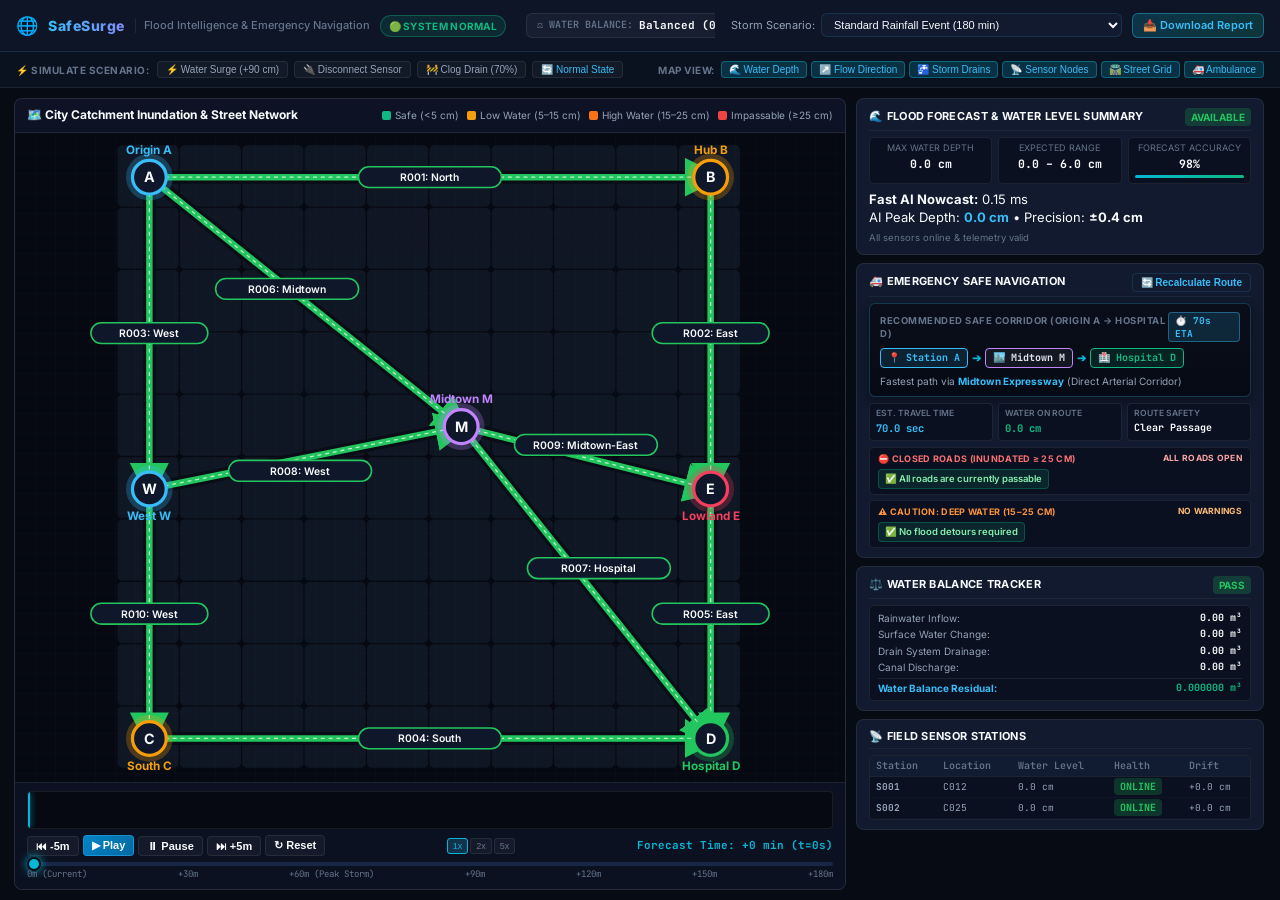
==== commit c463b087: "style(ui): replace robotic terminology with clean, human-friendly operational language" ====
--- a/index.html
+++ b/index.html
@@ -1020,36 +1020,34 @@
 }
   </style>
 </head>
-<body>
-
-  <!-- 1. TOP NAVIGATION HEADER -->
+<body>  <!-- 1. TOP NAVIGATION HEADER -->
   <header class="top-navbar">
     <div class="brand-section">
       <span class="brand-logo">🌐</span>
-      <span class="brand-title">AURA-FLOOD</span>
-      <span class="brand-subtitle">Command Center</span>
+      <span class="brand-title">SafeSurge</span>
+      <span class="brand-subtitle">Flood Intelligence & Emergency Navigation</span>
       <div class="status-badge" id="system-status-badge">
         <span class="dot"></span>
-        <span id="system-status-text">SYSTEM NORMAL</span>
+        <span id="system-status-text">Normal Operations</span>
       </div>
     </div>
 
     <!-- Telemetry KPI Row -->
     <div class="telemetry-row">
       <div class="kpi-pill">
-        <span class="kpi-lbl">🌧️ Rain:</span>
+        <span class="kpi-lbl">🌧️ Rainfall:</span>
         <span class="kpi-val" id="top-rain-val">0.0 mm/h</span>
       </div>
       <div class="kpi-pill">
-        <span class="kpi-lbl">🌊 Peak Depth:</span>
+        <span class="kpi-lbl">🌊 Max Depth:</span>
         <span class="kpi-val highlight" id="top-depth-val">0.0 cm</span>
       </div>
       <div class="kpi-pill">
-        <span class="kpi-lbl">⚖️ Mass Bal:</span>
-        <span class="kpi-val" id="top-mb-val">PASS (0.000m³)</span>
+        <span class="kpi-lbl">⚖️ Water Balance:</span>
+        <span class="kpi-val" id="top-mb-val">Balanced (0.00 m³)</span>
       </div>
       <div class="kpi-pill">
-        <span class="kpi-lbl">🚑 Route:</span>
+        <span class="kpi-lbl">🚑 Emergency Route:</span>
         <span class="kpi-val highlight" id="top-route-val">A → M → D (70s)</span>
       </div>
     </div>
@@ -1057,17 +1055,17 @@
     <!-- Header Right Actions -->
     <div class="header-actions">
       <div class="scenario-wrap">
-        <label for="scenario-select">Scenario:</label>
+        <label for="scenario-select">Storm Scenario:</label>
         <select id="scenario-select" class="scenario-select">
-          <option value="storm_01">Baseline Storm (180 min)</option>
-          <option value="sensor_offline">Fault: S001 Dropout (t=30..60m)</option>
-          <option value="sensor_spike">Fault: S001 Spike Anomaly 90cm (t=30m)</option>
-          <option value="capacity_reduction">Fault: Culvert E001 Clog 30% (t=45..60m)</option>
-          <option value="e2e_validation">End-to-End Severe Flash Flood</option>
+          <option value="storm_01">Standard Rainfall Event (180 min)</option>
+          <option value="sensor_offline">Sensor Interruption: S001 Offline (t=30–60m)</option>
+          <option value="sensor_spike">Sensor Spike: +90 cm Surge Anomaly (t=30m)</option>
+          <option value="capacity_reduction">Drainage Blockage: Culvert Clogged 70% (t=45–60m)</option>
+          <option value="e2e_validation">Severe Cloudburst Flash Flood</option>
         </select>
       </div>
       <a id="btn-download-docx" class="btn-export" href="/api/reports/download-docx?scenario_id=storm_01" download>
-        📥 Export .doc
+        📥 Download Report
       </a>
     </div>
   </header>
@@ -1075,21 +1073,21 @@
   <!-- 2. SUB-TOOLBAR: FAULT DECK & LAYER TOGGLES -->
   <div class="sub-toolbar">
     <div class="fault-deck">
-      <span class="toolbar-lbl">⚡ Fault Injection:</span>
-      <button class="chip-btn" id="fault-spike" title="Inject +90cm rate spike on S001">⚡ S001 Spike (+90cm)</button>
-      <button class="chip-btn" id="fault-offline" title="Drop telemetry heartbeat on S001">🔌 Drop S001</button>
-      <button class="chip-btn" id="fault-blockage" title="Simulate 70% inlet debris blockage on Culvert E001">🚧 Culvert Clog (70%)</button>
-      <button class="chip-btn reset-btn" id="fault-reset" title="Reset nominal baseline">🔄 Reset</button>
+      <span class="toolbar-lbl">⚡ Simulate Scenario:</span>
+      <button class="chip-btn" id="fault-spike" title="Simulate a sudden +90 cm water level surge on Sensor S001">⚡ Water Surge (+90 cm)</button>
+      <button class="chip-btn" id="fault-offline" title="Simulate signal loss on Sensor S001">🔌 Disconnect Sensor</button>
+      <button class="chip-btn" id="fault-blockage" title="Simulate debris clogging 70% of East Culvert E001">🚧 Clog Drain (70%)</button>
+      <button class="chip-btn reset-btn" id="fault-reset" title="Restore nominal conditions">🔄 Normal State</button>
     </div>
 
     <div class="layer-deck">
-      <span class="toolbar-lbl">Layers:</span>
-      <button class="layer-chip active" id="toggle-depth" title="Toggle Flood Inundation Heatmap">🌊 Heatmap</button>
-      <button class="layer-chip active" id="toggle-d8" title="Toggle D8 Hydrodynamic Vectors">↗️ Flow</button>
-      <button class="layer-chip active" id="toggle-drainage" title="Toggle Drainage Network Inlets">🚰 Inlets</button>
-      <button class="layer-chip active" id="toggle-sensors" title="Toggle Sensor Nodes">📡 Sensors</button>
-      <button class="layer-chip active" id="toggle-roads" title="Toggle Road Network">🛣️ Roads</button>
-      <button class="layer-chip active" id="toggle-ambulance" title="Toggle Emergency Vehicle">🚑 Dispatch</button>
+      <span class="toolbar-lbl">Map View:</span>
+      <button class="layer-chip active" id="toggle-depth" title="Toggle Flood Inundation Heatmap">🌊 Water Depth</button>
+      <button class="layer-chip active" id="toggle-d8" title="Toggle Downhill Water Flow Vectors">↗️ Flow Direction</button>
+      <button class="layer-chip active" id="toggle-drainage" title="Toggle Storm Drain Inlets">🚰 Storm Drains</button>
+      <button class="layer-chip active" id="toggle-sensors" title="Toggle Monitoring Stations">📡 Sensor Nodes</button>
+      <button class="layer-chip active" id="toggle-roads" title="Toggle Street Network">🛣️ Street Grid</button>
+      <button class="layer-chip active" id="toggle-ambulance" title="Toggle Ambulance Route Dispatch">🚑 Ambulance</button>
     </div>
   </div>
 
@@ -1099,12 +1097,12 @@
     <!-- LEFT: GIS MAP & PLAYBACK DECK -->
     <section class="gis-viewport">
       <div class="viewport-header">
-        <div class="viewport-title">🗺️ 2D Catchment Hydrology & GIS Road Network</div>
+        <div class="viewport-title">🗺️ City Catchment Inundation & Street Network</div>
         <div class="map-legend">
-          <span class="legend-item"><span class="color-box safe"></span> SAFE (&lt;5cm)</span>
-          <span class="legend-item"><span class="color-box watch"></span> WATCH (5-15cm)</span>
-          <span class="legend-item"><span class="color-box high"></span> HIGH (15-25cm)</span>
-          <span class="legend-item"><span class="color-box unsafe"></span> UNSAFE (&ge;25cm)</span>
+          <span class="legend-item"><span class="color-box safe"></span> Safe (&lt;5 cm)</span>
+          <span class="legend-item"><span class="color-box watch"></span> Low Water (5–15 cm)</span>
+          <span class="legend-item"><span class="color-box high"></span> High Water (15–25 cm)</span>
+          <span class="legend-item"><span class="color-box unsafe"></span> Impassable (&ge;25 cm)</span>
         </div>
       </div>
 
@@ -1117,7 +1115,7 @@
       <!-- Timeline & Hydrograph Deck -->
       <div class="timeline-deck">
         <!-- Interactive Hydrograph Canvas -->
-        <div class="hydrograph-box" id="hydrograph-wrap" title="Click anywhere to scrub timeline">
+        <div class="hydrograph-box" id="hydrograph-wrap" title="Click anywhere on the hydrograph to scrub time">
           <canvas id="hydrograph-canvas"></canvas>
           <div class="hydrograph-needle" id="hydrograph-marker" style="left: 0%;"></div>
         </div>
@@ -1125,10 +1123,10 @@
         <!-- Playback Controls -->
         <div class="playback-bar">
           <div class="btn-group">
-            <button id="btn-step-back" class="btn-ctrl" title="Step Back 5 Minutes">⏮ -5m</button>
+            <button id="btn-step-back" class="btn-ctrl" title="Step back 5 minutes">⏮ -5m</button>
             <button id="btn-play" class="btn-ctrl btn-primary">▶ Play</button>
             <button id="btn-pause" class="btn-ctrl">⏸ Pause</button>
-            <button id="btn-step-fwd" class="btn-ctrl" title="Step Forward 5 Minutes">⏭ +5m</button>
+            <button id="btn-step-fwd" class="btn-ctrl" title="Step forward 5 minutes">⏭ +5m</button>
             <button id="btn-reset" class="btn-ctrl">↻ Reset</button>
           </div>
 
@@ -1139,7 +1137,7 @@
           </div>
 
           <div class="timeline-time">
-            Lead Time: <span id="time-display-val">+0 min (t=0s)</span>
+            Forecast Time: <span id="time-display-val">+0 min (t=0s)</span>
           </div>
         </div>
 
@@ -1147,9 +1145,9 @@
         <div class="slider-container">
           <input type="range" id="timeline-slider" min="0" max="180" value="0" step="1">
           <div class="slider-labels">
-            <span>0m (NOW)</span>
+            <span>0m (Current)</span>
             <span>+30m</span>
-            <span>+60m (PEAK)</span>
+            <span>+60m (Peak Storm)</span>
             <span>+90m</span>
             <span>+120m</span>
             <span>+150m</span>
@@ -1165,20 +1163,20 @@
       <!-- Card 1: Flood Forecast & Uncertainty -->
       <div class="side-card">
         <div class="card-header">
-          <div class="card-title">🌊 Flood Forecast & Uncertainty</div>
-          <span id="forecast-status-badge" class="card-badge success">AVAILABLE</span>
+          <div class="card-title">🌊 Flood Forecast & Water Level Summary</div>
+          <span id="forecast-status-badge" class="card-badge success">READY</span>
         </div>
         <div class="forecast-grid">
-          <div class="stat-cell" title="Maximum predicted flood depth across the forecast window (≥25cm reaches UNSAFE threshold)">
-            <div class="stat-lbl">Peak Flood Depth</div>
+          <div class="stat-cell" title="Highest predicted water depth anywhere in the city during this forecast window">
+            <div class="stat-lbl">Max Water Depth</div>
             <div class="stat-num" id="forecast-peak-depth">0.0 cm</div>
           </div>
-          <div class="stat-cell" title="Prototype uncertainty range based on model behavior and sensor fusion">
-            <div class="stat-lbl">Prototype Range</div>
+          <div class="stat-cell" title="Expected depth variation range across modeled areas">
+            <div class="stat-lbl">Expected Range</div>
             <div class="stat-num" id="forecast-range">0.0 – 0.0 cm</div>
           </div>
-          <div class="stat-cell" title="Composite sensor-model agreement confidence score">
-            <div class="stat-lbl">Fusion Confidence</div>
+          <div class="stat-cell" title="Model confidence based on live sensor agreement and forecast freshness">
+            <div class="stat-lbl">Forecast Accuracy</div>
             <div class="stat-num" id="forecast-confidence">100%</div>
             <div class="bar-wrap">
               <div class="bar-fill" id="forecast-confidence-bar"></div>
@@ -1187,31 +1185,31 @@
         </div>
 
         <!-- Physics-Guided ML Surrogate Status Strip -->
-        <div class="pgml-status-strip" title="Physics-Guided Gradient Boosting Surrogate Model with Non-Negativity Invariant">
-          <div class="pgml-tag"><span class="pulse-dot-cyan"></span> <strong>PGML Surrogate:</strong> <span id="pgml-latency-val">0.15 ms</span></div>
-          <div class="pgml-meta">Surrogate Peak: <span id="pgml-peak-val" style="color: var(--text-cyan); font-weight: 700;">0.0 cm</span> &bull; RMSE: <strong>0.45 cm</strong></div>
-        </div>
-
-        <div class="card-subtext" id="degraded-reasons-text">Dual-engine nowcasting: 2D Saint-Venant/D8 numerical physics coupled with sub-millisecond Physics-Guided ML surrogate.</div>
+        <div class="pgml-status-strip" title="Fast Machine Learning Nowcasting Surrogate">
+          <div class="pgml-tag"><span class="pulse-dot-cyan"></span> <strong>Fast AI Nowcast:</strong> <span id="pgml-latency-val">0.15 ms</span></div>
+          <div class="pgml-meta">AI Peak Depth: <span id="pgml-peak-val" style="color: var(--text-cyan); font-weight: 700;">0.0 cm</span> &bull; Precision: <strong>±0.4 cm</strong></div>
+        </div>
+
+        <div class="card-subtext" id="degraded-reasons-text">Continuous urban flood monitoring combining physical drainage simulation with AI nowcasting.</div>
       </div>
 
-      <!-- Card 2: Risk-Aware Safe Routing Guidance (VISUALLY ENHANCED) -->
+      <!-- Card 2: Risk-Aware Safe Routing Guidance -->
       <div class="side-card">
         <div class="card-header">
-          <div class="card-title">🚑 Risk-Aware Safe Routing</div>
-          <button id="btn-recompute-route" class="btn-recompute">🔄 Recompute Route</button>
+          <div class="card-title">🚑 Emergency Safe Navigation</div>
+          <button id="btn-recompute-route" class="btn-recompute">🔄 Recalculate Route</button>
         </div>
 
         <!-- Visual Hero Stepper & ETA Banner -->
         <div class="route-hero-box">
           <div class="route-meta-row">
-            <span class="route-lbl-title">Recommended Corridor (Origin A → Hospital D)</span>
+            <span class="route-lbl-title">Recommended Safe Corridor (Origin A → Hospital D)</span>
             <span id="route-eta-badge" class="route-eta-pill">⏱️ 70s ETA</span>
           </div>
 
           <!-- Dynamic Waypoint Flow Stepper -->
           <div class="stepper-flow" id="route-stepper-flow">
-            <span class="node-pill origin">📍 Node A</span>
+            <span class="node-pill origin">📍 Station A</span>
             <span class="flow-arrow">➔</span>
             <span class="node-pill waypoint">🏙️ Midtown M</span>
             <span class="flow-arrow">➔</span>
@@ -1219,23 +1217,23 @@
           </div>
 
           <div class="route-desc-row" id="route-corridor-desc">
-            Via <strong>Midtown Expressway</strong> (Direct Arterial Corridor)
+            Fastest path via <strong>Midtown Expressway</strong> (Direct Arterial Corridor)
           </div>
         </div>
 
         <!-- Route Micro-Stats Bar -->
         <div class="route-metrics-bar">
           <div class="metric-chip">
-            <span class="chip-label">Travel Time</span>
+            <span class="chip-label">Est. Travel Time</span>
             <span class="chip-value highlight" id="route-stat-eta">70.0 sec</span>
           </div>
           <div class="metric-chip">
-            <span class="chip-label">Flood Exposure</span>
+            <span class="chip-label">Water on Route</span>
             <span class="metric-chip-val safe" id="route-stat-exposure" style="font-size: 10.5px; font-weight: 700; font-family: var(--font-mono); color: #10b981;">0.0 cm</span>
           </div>
           <div class="metric-chip">
-            <span class="chip-label">Terrain Track</span>
-            <span class="chip-value" id="route-stat-terrain" style="font-size: 10px;">Direct</span>
+            <span class="chip-label">Route Safety</span>
+            <span class="chip-value" id="route-stat-terrain" style="font-size: 10px;">Clear Passage</span>
           </div>
         </div>
         
@@ -1243,21 +1241,21 @@
         <div class="avoidance-deck">
           <div class="avoid-group">
             <div class="avoid-group-header unsafe-hdr">
-              <span>⛔ Hard Impasse Blocks (UNSAFE ≥25cm)</span>
-              <span id="unsafe-count-tag" style="font-size: 8.5px; color: #fca5a5;">0 Impasse</span>
+              <span>⛔ Closed Roads (Inundated ≥ 25 cm)</span>
+              <span id="unsafe-count-tag" style="font-size: 8.5px; color: #fca5a5;">All roads open</span>
             </div>
             <div class="avoid-pills-container" id="unsafe-pills-wrap">
-              <span class="avoid-pill clear">✅ No hard physical barriers</span>
+              <span class="avoid-pill clear">✅ All roads are currently passable</span>
             </div>
           </div>
 
           <div class="avoid-group">
             <div class="avoid-group-header high-hdr">
-              <span>⚠️ Cost-Penalized Avoided (HIGH 15–25cm)</span>
-              <span id="high-count-tag" style="font-size: 8.5px; color: #fdba74;">0 Avoided</span>
+              <span>⚠️ Caution: Deep Water (15–25 cm)</span>
+              <span id="high-count-tag" style="font-size: 8.5px; color: #fdba74;">No warnings</span>
             </div>
             <div class="avoid-pills-container" id="high-pills-wrap">
-              <span class="avoid-pill clear">✅ No high-penalty diversions</span>
+              <span class="avoid-pill clear">✅ No flood detours required</span>
             </div>
           </div>
         </div>
@@ -1266,45 +1264,45 @@
       <!-- Card 3: Hydrological Mass Balance Invariant -->
       <div class="side-card">
         <div class="card-header">
-          <div class="card-title">⚖️ Hydrological Mass Balance</div>
-          <span id="mb-status-badge" class="card-badge success">PASS</span>
+          <div class="card-title">⚖️ Water Balance Tracker</div>
+          <span id="mb-status-badge" class="card-badge success">BALANCED</span>
         </div>
         <div class="mb-ledger">
-          <div class="mb-row"><span>Inflow Runoff (I):</span><strong id="mb-runoff">0.00 m³</strong></div>
-          <div class="mb-row"><span>Storage Delta (ΔS):</span><strong id="mb-storage-change">0.00 m³</strong></div>
-          <div class="mb-row"><span>Drainage Capture (D):</span><strong id="mb-drainage">0.00 m³</strong></div>
-          <div class="mb-row"><span>Boundary Outflow (B):</span><strong id="mb-boundary">0.00 m³</strong></div>
-          <div class="mb-row total"><span>Residual Error (E):</span><strong id="mb-error">0.000000 m³</strong></div>
+          <div class="mb-row"><span>Rainwater Inflow:</span><strong id="mb-runoff">0.00 m³</strong></div>
+          <div class="mb-row"><span>Surface Water Change:</span><strong id="mb-storage-change">0.00 m³</strong></div>
+          <div class="mb-row"><span>Drain System Drainage:</span><strong id="mb-drainage">0.00 m³</strong></div>
+          <div class="mb-row"><span>Canal Discharge:</span><strong id="mb-boundary">0.00 m³</strong></div>
+          <div class="mb-row total"><span>Water Balance Residual:</span><strong id="mb-error">Balanced (0.00 m³)</strong></div>
         </div>
       </div>
 
       <!-- Card 4: Sensor Fleet Telemetry Health -->
       <div class="side-card">
         <div class="card-header">
-          <div class="card-title">📡 Sensor Fleet Telemetry</div>
+          <div class="card-title">📡 Field Sensor Stations</div>
         </div>
         <div class="sensor-table-wrap">
           <table class="sensor-table">
             <thead>
               <tr>
-                <th>Sensor</th>
-                <th>Grid</th>
-                <th>Reading</th>
-                <th>Status</th>
-                <th>Bias</th>
+                <th>Station</th>
+                <th>Location</th>
+                <th>Water Level</th>
+                <th>Health</th>
+                <th>Drift</th>
               </tr>
             </thead>
             <tbody id="sensor-table-body">
               <tr>
                 <td><strong>S001</strong></td>
-                <td>C012</td>
+                <td>North Ridge</td>
                 <td>0.0 cm</td>
                 <td><span class="badge-tag online">ONLINE</span></td>
                 <td>+0.0 cm</td>
               </tr>
               <tr>
                 <td><strong>S002</strong></td>
-                <td>C025</td>
+                <td>Highway Hub</td>
                 <td>0.0 cm</td>
                 <td><span class="badge-tag online">ONLINE</span></td>
                 <td>+0.0 cm</td>
@@ -1317,6 +1315,6 @@
     </aside>
   </main>
 
-  <script src="/static/app.js?v=2.7"></script>
+  <script src="/static/app.js?v=2.8"></script>
 </body>
 </html>
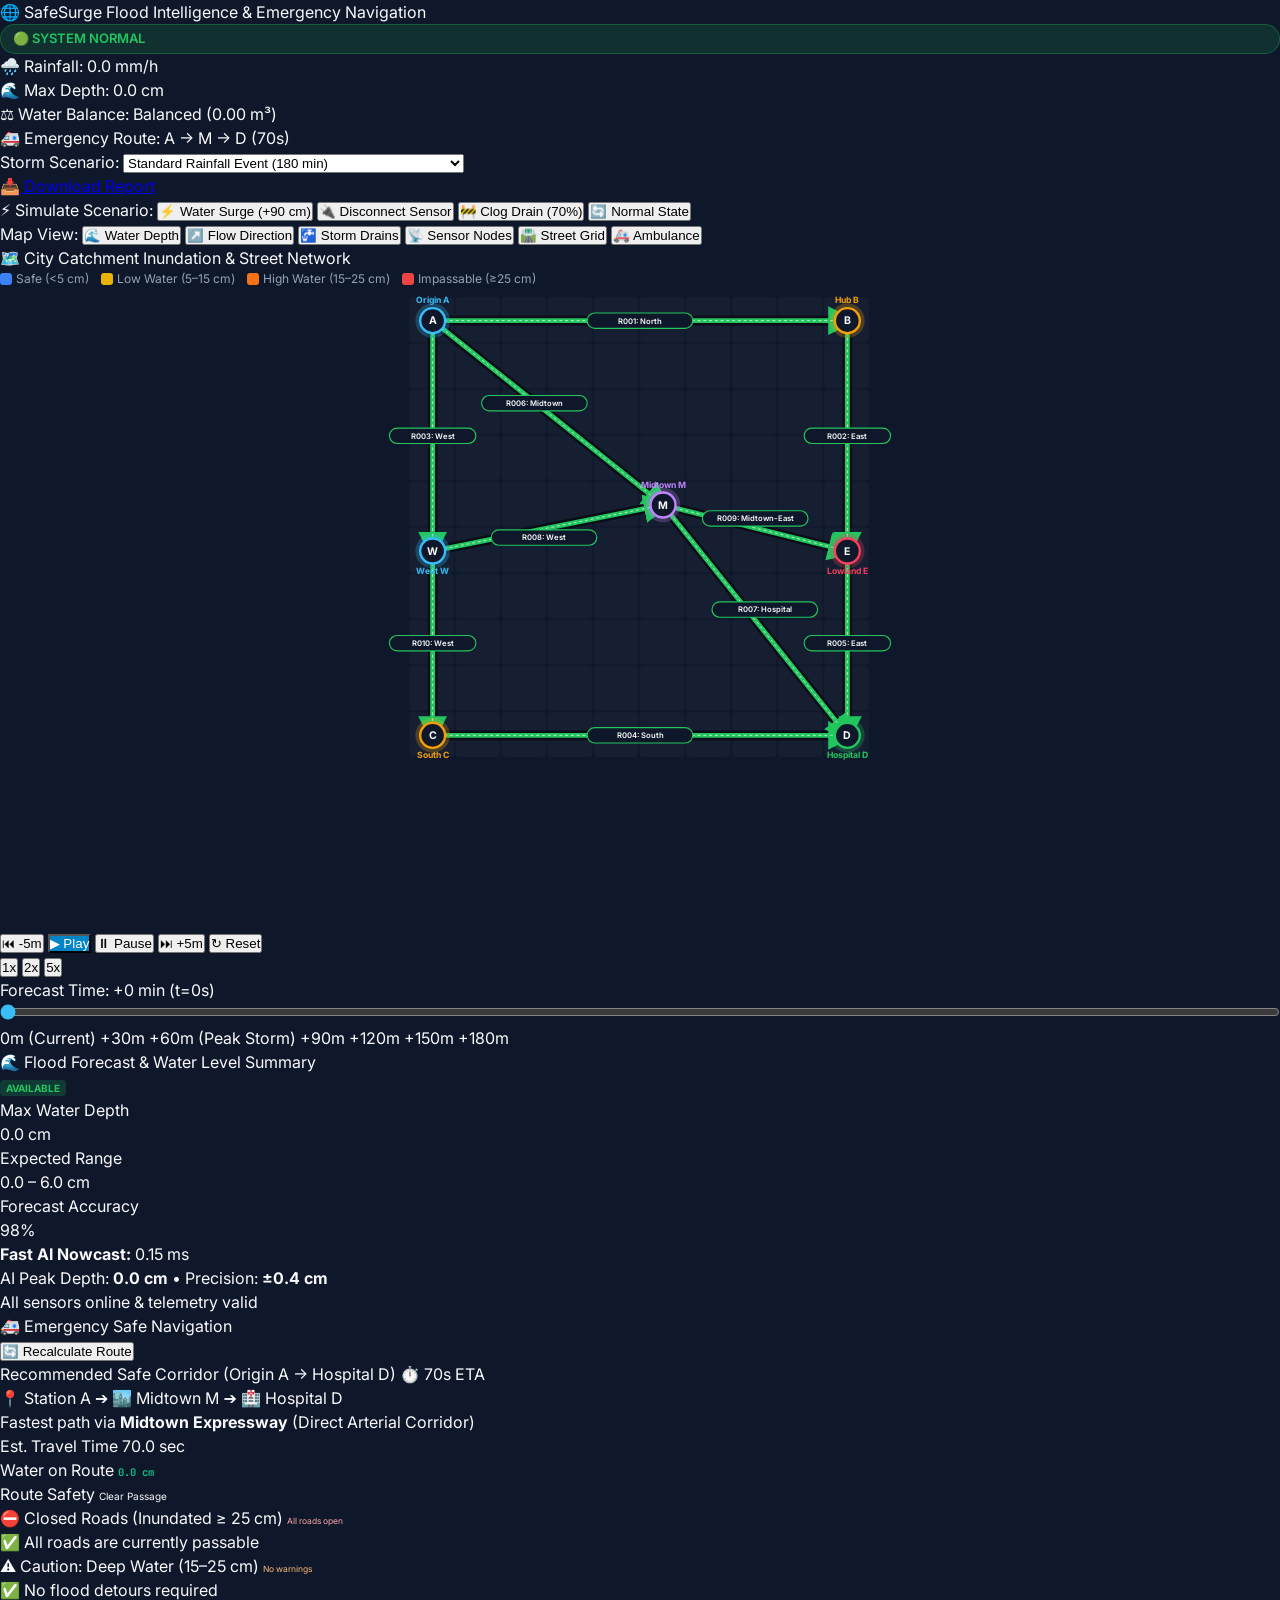
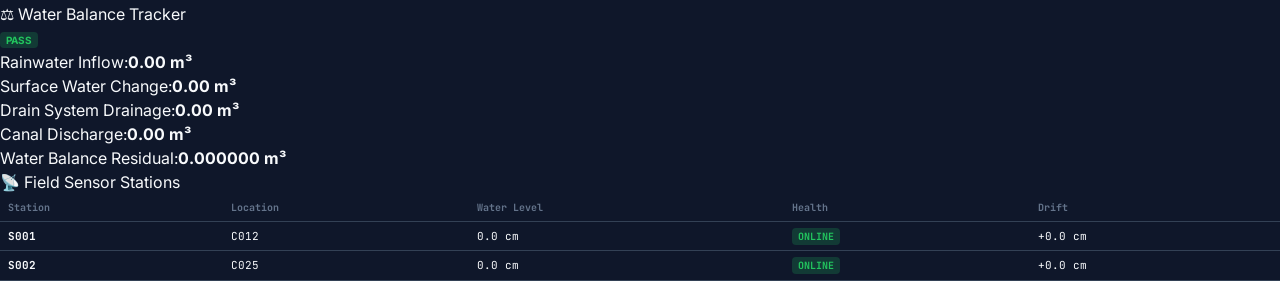
==== commit b992e6be: "style(ui): redesign palette with executive obsidian/slate aesthetic and remove flashy glows" ====
--- a/index.html
+++ b/index.html
@@ -3,1024 +3,15 @@
 <head>
   <meta charset="UTF-8">
   <meta name="viewport" content="width=device-width, initial-scale=1.0">
-  <title>AURA-FLOOD — Urban Hydrological Command Center</title>
+  <title>SafeSurge — Urban Flood Intelligence & Emergency Navigation</title>
   <link rel="preconnect" href="https://fonts.googleapis.com">
   <link rel="preconnect" href="https://fonts.gstatic.com" crossorigin>
   <link href="https://fonts.googleapis.com/css2?family=Inter:wght@400;500;600;700;800&family=JetBrains+Mono:wght@400;500;600;700&display=swap" rel="stylesheet">
-  <link rel="stylesheet" href="/static/app.css">
-  <link rel="stylesheet" href="app.css">
-  <style>
-:root {
-  --bg-dark: #070b14;
-  --bg-header: #0d1527;
-  --bg-panel: #111a2e;
-  --bg-panel-inner: #0a101f;
-  --bg-pill: rgba(255, 255, 255, 0.04);
-  --bg-pill-hover: rgba(56, 189, 248, 0.12);
-  --bg-pill-active: rgba(6, 182, 212, 0.2);
-
-  --text-main: #f8fafc;
-  --text-sub: #94a3b8;
-  --text-dim: #64748b;
-  --text-cyan: #38bdf8;
-
-  --border-subtle: rgba(56, 189, 248, 0.15);
-  --border-card: rgba(255, 255, 255, 0.08);
-
-  --accent-cyan: #06b6d4;
-  --accent-blue: #38bdf8;
-  --accent-emerald: #10b981;
-  --accent-amber: #f59e0b;
-  --accent-orange: #f97316;
-  --accent-rose: #ef4444;
-
-  --safe-color: #10b981;
-  --watch-color: #f59e0b;
-  --high-color: #f97316;
-  --unsafe-color: #ef4444;
-
-  --font-sans: 'Inter', -apple-system, BlinkMacSystemFont, 'Segoe UI', Roboto, sans-serif;
-  --font-mono: 'JetBrains Mono', Consolas, monospace;
-}
-
-* {
-  box-sizing: border-box;
-  margin: 0;
-  padding: 0;
-}
-
-html, body {
-  width: 100%;
-  height: 100vh;
-  background-color: var(--bg-dark);
-  color: var(--text-main);
-  font-family: var(--font-sans);
-  font-size: 13px;
-  line-height: 1.4;
-  display: flex;
-  flex-direction: column;
-  overflow: hidden;
-  -webkit-font-smoothing: antialiased;
-}
-
-/* Custom Scrollbars */
-::-webkit-scrollbar {
-  width: 5px;
-  height: 5px;
-}
-::-webkit-scrollbar-track {
-  background: var(--bg-panel-inner);
-}
-::-webkit-scrollbar-thumb {
-  background: rgba(56, 189, 248, 0.2);
-  border-radius: 4px;
-}
-::-webkit-scrollbar-thumb:hover {
-  background: var(--accent-cyan);
-}
-
-/* 1. TOP NAVIGATION HEADER */
-.top-navbar {
-  height: 52px;
-  min-height: 52px;
-  background: var(--bg-header);
-  border-bottom: 1px solid var(--border-subtle);
-  padding: 0 16px;
-  display: flex;
-  align-items: center;
-  justify-content: space-between;
-  gap: 16px;
-  z-index: 100;
-}
-
-.brand-section {
-  display: flex;
-  align-items: center;
-  gap: 10px;
-  white-space: nowrap;
-  flex-shrink: 0;
-}
-
-.brand-logo {
-  font-size: 18px;
-}
-
-.brand-title {
-  font-size: 14px;
-  font-weight: 800;
-  letter-spacing: 0.5px;
-  background: linear-gradient(90deg, #38bdf8, #818cf8);
-  -webkit-background-clip: text;
-  -webkit-text-fill-color: transparent;
-}
-
-.brand-subtitle {
-  font-size: 11px;
-  color: var(--text-dim);
-  font-weight: 500;
-  border-left: 1px solid var(--border-card);
-  padding-left: 8px;
-}
-
-.status-badge {
-  display: inline-flex;
-  align-items: center;
-  gap: 6px;
-  background: rgba(16, 185, 129, 0.12);
-  color: var(--accent-emerald);
-  border: 1px solid rgba(16, 185, 129, 0.35);
-  padding: 3px 8px;
-  border-radius: 12px;
-  font-size: 10px;
-  font-weight: 700;
-  letter-spacing: 0.3px;
-  text-transform: uppercase;
-  flex-shrink: 0;
-}
-
-.status-badge .dot {
-  width: 6px;
-  height: 6px;
-  border-radius: 50%;
-  background: var(--accent-emerald);
-  box-shadow: 0 0 6px var(--accent-emerald);
-}
-
-.status-badge.degraded {
-  background: rgba(245, 158, 11, 0.12);
-  color: var(--accent-amber);
-  border-color: rgba(245, 158, 11, 0.35);
-}
-.status-badge.degraded .dot {
-  background: var(--accent-amber);
-  box-shadow: 0 0 6px var(--accent-amber);
-}
-
-.status-badge.unavailable {
-  background: rgba(239, 68, 68, 0.12);
-  color: var(--accent-rose);
-  border-color: rgba(239, 68, 68, 0.35);
-}
-.status-badge.unavailable .dot {
-  background: var(--accent-rose);
-  box-shadow: 0 0 6px var(--accent-rose);
-}
-
-/* Header Telemetry Pills */
-.telemetry-row {
-  display: flex;
-  align-items: center;
-  gap: 8px;
-  flex: 1;
-  justify-content: center;
-  overflow: hidden;
-}
-
-.kpi-pill {
-  display: flex;
-  align-items: center;
-  gap: 6px;
-  background: var(--bg-pill);
-  border: 1px solid var(--border-card);
-  padding: 4px 10px;
-  border-radius: 6px;
-  font-size: 11px;
-  font-family: var(--font-mono);
-  white-space: nowrap;
-}
-
-.kpi-pill .kpi-lbl {
-  color: var(--text-dim);
-  font-size: 10px;
-  font-weight: 600;
-  text-transform: uppercase;
-}
-
-.kpi-pill .kpi-val {
-  color: var(--text-main);
-  font-weight: 700;
-}
-
-.kpi-pill .kpi-val.highlight {
-  color: var(--text-cyan);
-}
-
-/* Header Right Actions */
-.header-actions {
-  display: flex;
-  align-items: center;
-  gap: 10px;
-  flex-shrink: 0;
-}
-
-.scenario-wrap {
-  display: flex;
-  align-items: center;
-  gap: 6px;
-  font-size: 11px;
-  color: var(--text-sub);
-}
-
-.scenario-select {
-  background: var(--bg-panel);
-  color: var(--text-main);
-  border: 1px solid var(--border-subtle);
-  padding: 4px 8px;
-  border-radius: 6px;
-  outline: none;
-  font-size: 11px;
-  font-weight: 500;
-  cursor: pointer;
-}
-
-.scenario-select:hover, .scenario-select:focus {
-  border-color: var(--accent-cyan);
-}
-
-.btn-export {
-  background: linear-gradient(135deg, rgba(6, 182, 212, 0.2), rgba(16, 185, 129, 0.2));
-  color: #38bdf8;
-  border: 1px solid rgba(56, 189, 248, 0.4);
-  padding: 4px 10px;
-  border-radius: 6px;
-  font-size: 11px;
-  font-weight: 600;
-  text-decoration: none;
-  display: inline-flex;
-  align-items: center;
-  gap: 5px;
-  white-space: nowrap;
-  transition: all 0.2s ease;
-}
-
-.btn-export:hover {
-  background: linear-gradient(135deg, rgba(6, 182, 212, 0.35), rgba(16, 185, 129, 0.35));
-  box-shadow: 0 0 10px rgba(56, 189, 248, 0.3);
-}
-
-/* 2. SUB-TOOLBAR */
-.sub-toolbar {
-  height: 36px;
-  min-height: 36px;
-  background: rgba(11, 17, 32, 0.95);
-  border-bottom: 1px solid var(--border-card);
-  padding: 0 16px;
-  display: flex;
-  align-items: center;
-  justify-content: space-between;
-  gap: 16px;
-}
-
-.fault-deck {
-  display: flex;
-  align-items: center;
-  gap: 6px;
-}
-
-.toolbar-lbl {
-  font-size: 10px;
-  font-weight: 700;
-  color: var(--text-dim);
-  text-transform: uppercase;
-  letter-spacing: 0.5px;
-  margin-right: 2px;
-}
-
-.chip-btn {
-  background: var(--bg-pill);
-  border: 1px solid var(--border-card);
-  color: var(--text-sub);
-  padding: 2px 8px;
-  border-radius: 4px;
-  font-size: 10px;
-  font-weight: 500;
-  cursor: pointer;
-  display: inline-flex;
-  align-items: center;
-  gap: 4px;
-  transition: all 0.15s ease;
-  user-select: none;
-}
-
-.chip-btn:hover {
-  background: var(--bg-pill-hover);
-  color: var(--text-main);
-  border-color: var(--border-subtle);
-}
-
-.chip-btn.active {
-  background: rgba(239, 68, 68, 0.2);
-  color: #fca5a5;
-  border-color: rgba(239, 68, 68, 0.5);
-}
-
-.chip-btn.reset-btn {
-  color: var(--text-cyan);
-}
-
-.layer-deck {
-  display: flex;
-  align-items: center;
-  gap: 4px;
-}
-
-.layer-chip {
-  background: var(--bg-pill);
-  border: 1px solid var(--border-card);
-  color: var(--text-sub);
-  padding: 2px 7px;
-  border-radius: 4px;
-  font-size: 10px;
-  font-weight: 500;
-  cursor: pointer;
-  transition: all 0.15s ease;
-  user-select: none;
-}
-
-.layer-chip:hover {
-  color: var(--text-main);
-}
-
-.layer-chip.active {
-  background: var(--bg-pill-active);
-  color: var(--text-cyan);
-  border-color: rgba(6, 182, 212, 0.4);
-}
-
-/* 3. MAIN WORKSPACE */
-.main-workspace {
-  flex: 1;
-  display: grid;
-  grid-template-columns: 1fr 410px;
-  gap: 10px;
-  padding: 10px 14px;
-  overflow: hidden;
-  min-height: 0;
-}
-
-/* Left Viewport */
-.gis-viewport {
-  background: var(--bg-panel);
-  border: 1px solid var(--border-card);
-  border-radius: 8px;
-  display: flex;
-  flex-direction: column;
-  overflow: hidden;
-  min-height: 0;
-}
-
-.viewport-header {
-  padding: 8px 12px;
-  border-bottom: 1px solid var(--border-card);
-  display: flex;
-  align-items: center;
-  justify-content: space-between;
-  background: rgba(10, 16, 31, 0.6);
-}
-
-.viewport-title {
-  font-size: 12px;
-  font-weight: 700;
-  color: var(--text-main);
-  display: flex;
-  align-items: center;
-  gap: 6px;
-}
-
-.map-legend {
-  display: flex;
-  align-items: center;
-  gap: 8px;
-  font-size: 10px;
-  color: var(--text-sub);
-}
-
-.legend-item {
-  display: flex;
-  align-items: center;
-  gap: 4px;
-}
-
-.color-box {
-  width: 9px;
-  height: 9px;
-  border-radius: 2px;
-}
-.color-box.safe { background: var(--safe-color); }
-.color-box.watch { background: var(--watch-color); }
-.color-box.high { background: var(--high-color); }
-.color-box.unsafe { background: var(--unsafe-color); }
-
-/* SVG Map Container */
-.svg-wrapper {
-  flex: 1;
-  background: #060911;
-  background-image: 
-    linear-gradient(rgba(56, 189, 248, 0.02) 1px, transparent 1px),
-    linear-gradient(90deg, rgba(56, 189, 248, 0.02) 1px, transparent 1px);
-  background-size: 20px 20px;
-  position: relative;
-  overflow: hidden;
-  display: flex;
-  align-items: center;
-  justify-content: center;
-  min-height: 0;
-}
-
-#flood-map {
-  width: 100%;
-  height: 100%;
-  max-height: 100%;
-  display: block;
-}
-
-/* Tooltip HUD */
-.tooltip {
-  position: absolute;
-  background: rgba(11, 17, 32, 0.96);
-  backdrop-filter: blur(12px);
-  -webkit-backdrop-filter: blur(12px);
-  border: 1px solid rgba(56, 189, 248, 0.35);
-  padding: 8px 12px;
-  border-radius: 6px;
-  font-size: 11px;
-  pointer-events: none;
-  z-index: 200;
-  box-shadow: 0 6px 20px rgba(0,0,0,0.7);
-  min-width: 190px;
-}
-.tooltip.hidden { display: none; }
-
-/* Timeline & Hydrograph Deck */
-.timeline-deck {
-  background: rgba(10, 16, 31, 0.85);
-  border-top: 1px solid var(--border-card);
-  padding: 8px 12px;
-  display: flex;
-  flex-direction: column;
-  gap: 6px;
-  flex-shrink: 0;
-}
-
-/* Hydrograph Canvas */
-.hydrograph-box {
-  height: 38px;
-  position: relative;
-  background: #060911;
-  border: 1px solid var(--border-card);
-  border-radius: 4px;
-  overflow: hidden;
-  cursor: pointer;
-}
-
-#hydrograph-canvas {
-  width: 100%;
-  height: 100%;
-  display: block;
-}
-
-.hydrograph-needle {
-  position: absolute;
-  top: 0;
-  bottom: 0;
-  width: 2px;
-  background: var(--accent-cyan);
-  box-shadow: 0 0 6px var(--accent-cyan);
-  pointer-events: none;
-}
-
-/* Playback Control Bar */
-.playback-bar {
-  display: flex;
-  align-items: center;
-  justify-content: space-between;
-  gap: 10px;
-}
-
-.btn-group {
-  display: flex;
-  align-items: center;
-  gap: 4px;
-}
-
-.btn-ctrl {
-  background: var(--bg-pill);
-  border: 1px solid var(--border-card);
-  color: var(--text-main);
-  padding: 3px 8px;
-  border-radius: 4px;
-  font-size: 11px;
-  font-weight: 600;
-  cursor: pointer;
-  transition: all 0.15s ease;
-}
-
-.btn-ctrl:hover {
-  background: var(--bg-pill-hover);
-  border-color: var(--border-subtle);
-}
-
-.btn-ctrl.btn-primary {
-  background: linear-gradient(135deg, #0284c7, #0369a1);
-  border-color: rgba(56, 189, 248, 0.4);
-}
-
-.speed-chips {
-  display: flex;
-  gap: 2px;
-}
-
-.speed-chip {
-  background: var(--bg-pill);
-  border: 1px solid var(--border-card);
-  color: var(--text-dim);
-  font-size: 9px;
-  padding: 2px 5px;
-  border-radius: 3px;
-  cursor: pointer;
-}
-
-.speed-chip.active {
-  background: rgba(56, 189, 248, 0.2);
-  color: var(--accent-cyan);
-  border-color: var(--accent-cyan);
-}
-
-.timeline-time {
-  font-family: var(--font-mono);
-  font-size: 11px;
-  color: var(--accent-cyan);
-  font-weight: 700;
-}
-
-/* Slider Track */
-.slider-container {
-  display: flex;
-  flex-direction: column;
-  gap: 2px;
-}
-
-#timeline-slider {
-  -webkit-appearance: none;
-  appearance: none;
-  width: 100%;
-  height: 4px;
-  border-radius: 2px;
-  background: #182647;
-  outline: none;
-  cursor: pointer;
-}
-
-#timeline-slider::-webkit-slider-thumb {
-  -webkit-appearance: none;
-  appearance: none;
-  width: 14px;
-  height: 14px;
-  border-radius: 50%;
-  background: var(--accent-cyan);
-  border: 2px solid #070b14;
-  box-shadow: 0 0 8px var(--accent-cyan);
-  cursor: pointer;
-}
-
-.slider-labels {
-  display: flex;
-  justify-content: space-between;
-  font-size: 9px;
-  color: var(--text-dim);
-  font-family: var(--font-mono);
-}
-
-/* 4. RIGHT SIDEBAR */
-.sidebar-panel {
-  display: flex;
-  flex-direction: column;
-  gap: 8px;
-  overflow-y: auto;
-  min-height: 0;
-  padding-right: 2px;
-}
-
-.side-card {
-  background: var(--bg-panel);
-  border: 1px solid var(--border-card);
-  border-radius: 8px;
-  padding: 9px 12px;
-  display: flex;
-  flex-direction: column;
-  gap: 6px;
-  flex-shrink: 0;
-}
-
-.card-header {
-  display: flex;
-  align-items: center;
-  justify-content: space-between;
-  border-bottom: 1px solid rgba(255, 255, 255, 0.05);
-  padding-bottom: 4px;
-}
-
-.card-title {
-  font-size: 11px;
-  font-weight: 700;
-  color: var(--text-main);
-  text-transform: uppercase;
-  letter-spacing: 0.3px;
-  display: flex;
-  align-items: center;
-  gap: 5px;
-}
-
-.card-badge {
-  padding: 1px 6px;
-  border-radius: 4px;
-  font-size: 9px;
-  font-weight: 700;
-  text-transform: uppercase;
-  letter-spacing: 0.3px;
-}
-.card-badge.success {
-  background: rgba(16, 185, 129, 0.15);
-  color: var(--accent-emerald);
-  border: 1px solid rgba(16, 185, 129, 0.3);
-}
-.card-badge.danger {
-  background: rgba(239, 68, 68, 0.15);
-  color: var(--accent-rose);
-  border: 1px solid rgba(239, 68, 68, 0.3);
-}
-
-/* Forecast Card Stats */
-.forecast-grid {
-  display: grid;
-  grid-template-columns: 1fr 1fr 1fr;
-  gap: 6px;
-}
-
-.stat-cell {
-  background: var(--bg-panel-inner);
-  border: 1px solid var(--border-card);
-  padding: 5px 6px;
-  border-radius: 5px;
-  text-align: center;
-}
-
-.stat-lbl {
-  font-size: 9px;
-  color: var(--text-dim);
-  text-transform: uppercase;
-  margin-bottom: 2px;
-  line-height: 1.2;
-}
-
-.stat-num {
-  font-size: 11.5px;
-  font-weight: 700;
-  font-family: var(--font-mono);
-  color: var(--text-main);
-}
-
-.bar-wrap {
-  width: 100%;
-  height: 3px;
-  background: #182647;
-  border-radius: 2px;
-  margin-top: 3px;
-  overflow: hidden;
-}
-.bar-fill {
-  height: 100%;
-  background: linear-gradient(90deg, #06b6d4, #10b981);
-  width: 100%;
-  transition: width 0.2s ease;
-}
-
-.card-subtext {
-  font-size: 9.5px;
-  color: var(--text-dim);
-  line-height: 1.3;
-}
-
-/* ENHANCED SAFE ROUTING STYLES */
-.route-hero-box {
-  background: linear-gradient(180deg, #090e1a, #060a14);
-  border: 1px solid rgba(56, 189, 248, 0.25);
-  border-radius: 6px;
-  padding: 8px 10px;
-  display: flex;
-  flex-direction: column;
-  gap: 6px;
-  box-shadow: 0 4px 12px rgba(0, 0, 0, 0.4);
-}
-
-.route-meta-row {
-  display: flex;
-  align-items: center;
-  justify-content: space-between;
-}
-
-.route-lbl-title {
-  font-size: 9.5px;
-  font-weight: 700;
-  color: var(--text-dim);
-  text-transform: uppercase;
-  letter-spacing: 0.5px;
-}
-
-.route-eta-pill {
-  background: rgba(56, 189, 248, 0.15);
-  color: #38bdf8;
-  border: 1px solid rgba(56, 189, 248, 0.4);
-  padding: 1px 6px;
-  border-radius: 4px;
-  font-family: var(--font-mono);
-  font-weight: 700;
-  font-size: 9.5px;
-}
-
-/* Waypoint Flow Stepper */
-.stepper-flow {
-  display: flex;
-  align-items: center;
-  gap: 4px;
-  flex-wrap: wrap;
-}
-
-.node-pill {
-  display: inline-flex;
-  align-items: center;
-  gap: 4px;
-  background: rgba(255, 255, 255, 0.05);
-  border: 1px solid rgba(255, 255, 255, 0.15);
-  padding: 2px 7px;
-  border-radius: 4px;
-  font-size: 10px;
-  font-weight: 700;
-  font-family: var(--font-mono);
-  color: #f8fafc;
-}
-
-.node-pill.origin {
-  border-color: #38bdf8;
-  color: #38bdf8;
-  background: rgba(56, 189, 248, 0.12);
-}
-
-.node-pill.dest {
-  border-color: #10b981;
-  color: #10b981;
-  background: rgba(16, 185, 129, 0.12);
-}
-
-.node-pill.waypoint {
-  border-color: #c084fc;
-  color: #e2e8f0;
-}
-
-.flow-arrow {
-  color: var(--accent-cyan);
-  font-size: 11px;
-  font-weight: bold;
-}
-
-.route-desc-row {
-  font-size: 10px;
-  color: #94a3b8;
-}
-.route-desc-row strong {
-  color: #38bdf8;
-}
-
-/* Route Micro-Stats Bar */
-.route-metrics-bar {
-  display: grid;
-  grid-template-columns: 1fr 1fr 1fr;
-  gap: 5px;
-}
-
-.metric-chip {
-  background: var(--bg-panel-inner);
-  border: 1px solid var(--border-card);
-  padding: 4px 6px;
-  border-radius: 4px;
-  display: flex;
-  flex-direction: column;
-  gap: 1px;
-}
-
-.metric-chip .chip-label {
-  font-size: 8.5px;
-  color: var(--text-dim);
-  text-transform: uppercase;
-  font-weight: 600;
-}
-
-.metric-chip .chip-value {
-  font-size: 10.5px;
-  font-weight: 700;
-  font-family: var(--font-mono);
-  color: var(--text-main);
-}
-.metric-chip .chip-value.safe { color: #10b981; }
-.metric-chip .chip-value.highlight { color: #38bdf8; }
-
-/* Avoidance Cards Deck */
-.avoidance-deck {
-  display: flex;
-  flex-direction: column;
-  gap: 5px;
-}
-
-.avoid-group {
-  background: var(--bg-panel-inner);
-  border: 1px solid var(--border-card);
-  border-radius: 5px;
-  padding: 5px 8px;
-  display: flex;
-  flex-direction: column;
-  gap: 4px;
-}
-
-.avoid-group-header {
-  display: flex;
-  align-items: center;
-  justify-content: space-between;
-  font-size: 9px;
-  font-weight: 700;
-  text-transform: uppercase;
-  letter-spacing: 0.3px;
-}
-
-.avoid-group-header.unsafe-hdr {
-  color: #f87171;
-}
-
-.avoid-group-header.high-hdr {
-  color: #fb923c;
-}
-
-.avoid-pills-container {
-  display: flex;
-  flex-wrap: wrap;
-  gap: 4px;
-}
-
-.avoid-pill {
-  display: inline-flex;
-  align-items: center;
-  gap: 4px;
-  padding: 2px 6px;
-  border-radius: 4px;
-  font-size: 9.5px;
-  font-family: var(--font-mono);
-  font-weight: 600;
-}
-
-.avoid-pill.unsafe {
-  background: rgba(239, 68, 68, 0.16);
-  border: 1px solid rgba(239, 68, 68, 0.4);
-  color: #fca5a5;
-}
-
-.avoid-pill.high {
-  background: rgba(249, 115, 22, 0.16);
-  border: 1px solid rgba(249, 115, 22, 0.4);
-  color: #fdba74;
-}
-
-.avoid-pill.clear {
-  background: rgba(16, 185, 129, 0.12);
-  border: 1px solid rgba(16, 185, 129, 0.3);
-  color: #86efac;
-  font-family: var(--font-sans);
-  font-size: 9.5px;
-}
-
-.pill-code {
-  font-weight: 800;
-  background: rgba(0, 0, 0, 0.3);
-  padding: 1px 4px;
-  border-radius: 3px;
-}
-
-.btn-recompute {
-  background: transparent;
-  color: var(--text-cyan);
-  border: 1px solid var(--border-subtle);
-  padding: 3px 8px;
-  border-radius: 4px;
-  font-size: 10px;
-  font-weight: 600;
-  cursor: pointer;
-  align-self: flex-start;
-  transition: all 0.15s ease;
-}
-.btn-recompute:hover {
-  background: rgba(6, 182, 212, 0.1);
-  border-color: var(--accent-cyan);
-}
-
-/* Mass Balance Table */
-.mb-ledger {
-  display: flex;
-  flex-direction: column;
-  gap: 2.5px;
-  background: var(--bg-panel-inner);
-  border: 1px solid var(--border-card);
-  padding: 5px 8px;
-  border-radius: 5px;
-  font-size: 10px;
-}
-
-.mb-row {
-  display: flex;
-  justify-content: space-between;
-  color: var(--text-sub);
-}
-
-.mb-row strong {
-  font-family: var(--font-mono);
-  color: var(--text-main);
-}
-
-.mb-row.total {
-  border-top: 1px solid rgba(255, 255, 255, 0.08);
-  padding-top: 2px;
-  margin-top: 1px;
-  font-weight: 700;
-  color: var(--text-cyan);
-}
-
-.mb-row.total strong {
-  color: var(--accent-emerald);
-}
-
-/* Sensor Fleet Table */
-.sensor-table-wrap {
-  border: 1px solid var(--border-card);
-  border-radius: 5px;
-  background: var(--bg-panel-inner);
-  overflow: hidden;
-}
-
-.sensor-table {
-  width: 100%;
-  border-collapse: collapse;
-  font-size: 9.5px;
-}
-
-.sensor-table th {
-  background: rgba(24, 38, 71, 0.5);
-  padding: 3px 6px;
-  color: var(--text-dim);
-  font-weight: 600;
-  text-align: left;
-  border-bottom: 1px solid var(--border-card);
-}
-
-.sensor-table td {
-  padding: 3px 6px;
-  border-bottom: 1px solid rgba(255, 255, 255, 0.02);
-  font-family: var(--font-mono);
-  color: var(--text-sub);
-}
-
-.badge-tag {
-  padding: 1px 4px;
-  border-radius: 3px;
-  font-size: 8px;
-  font-weight: 700;
-}
-.badge-tag.online {
-  background: rgba(16, 185, 129, 0.15);
-  color: var(--accent-emerald);
-}
-.badge-tag.stale {
-  background: rgba(245, 158, 11, 0.15);
-  color: var(--accent-amber);
-}
-.badge-tag.offline {
-  background: rgba(239, 68, 68, 0.15);
-  color: var(--accent-rose);
-}
-
-/* Responsive adjustments */
-@media (max-width: 1050px) {
-  html, body {
-    height: auto;
-    overflow-y: auto;
-  }
-  .main-workspace {
-    grid-template-columns: 1fr;
-    overflow: visible;
-  }
-  .telemetry-row {
-    display: none;
-  }
-}
-  </style>
+  <link rel="stylesheet" href="/static/app.css?v=2.9">
 </head>
-<body>  <!-- 1. TOP NAVIGATION HEADER -->
+<body>
+
+  <!-- 1. TOP NAVIGATION HEADER -->
   <header class="top-navbar">
     <div class="brand-section">
       <span class="brand-logo">🌐</span>
@@ -1315,6 +306,6 @@
     </aside>
   </main>
 
-  <script src="/static/app.js?v=2.8"></script>
+  <script src="/static/app.js?v=2.9"></script>
 </body>
 </html>
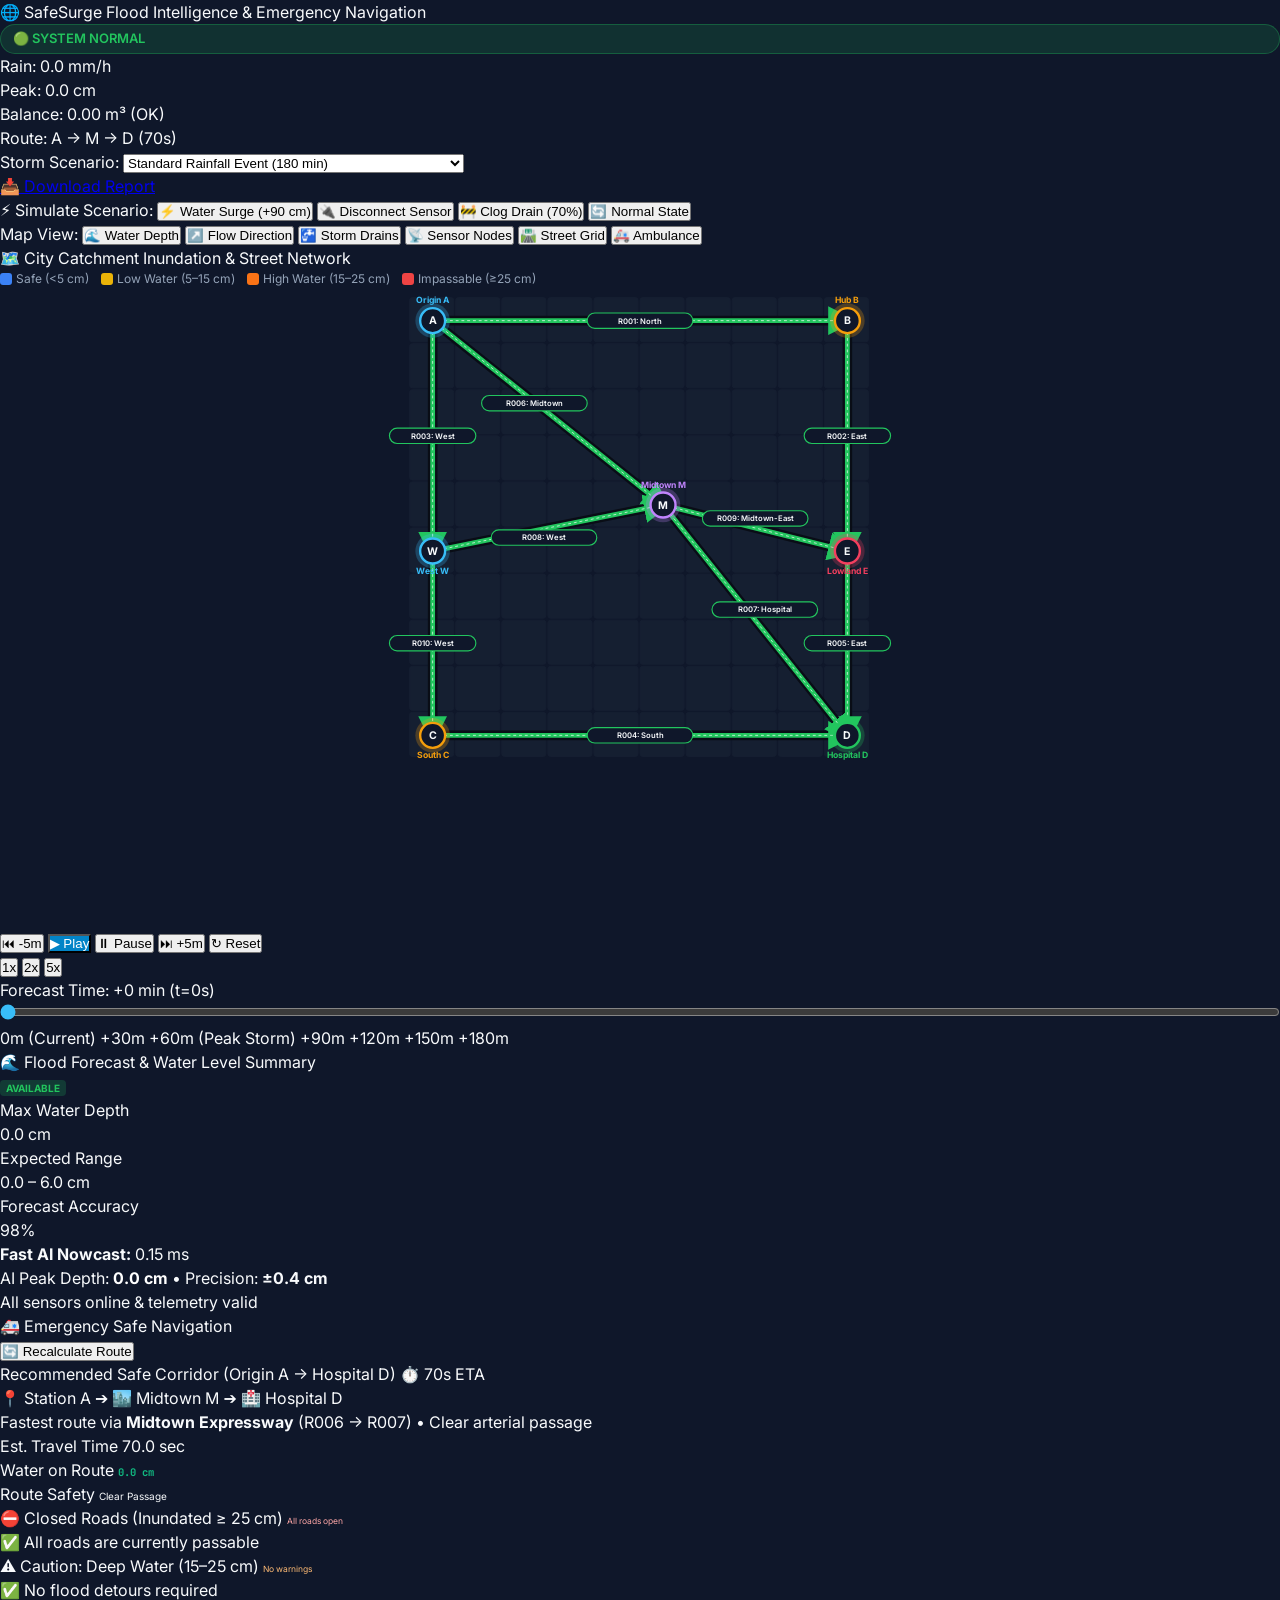
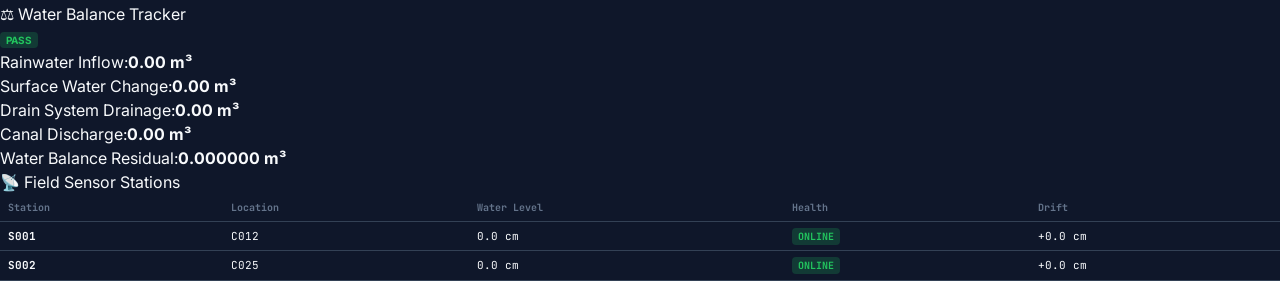
==== commit 42c407e4: "style(theme): replace blue hues with executive titanium charcoal palette and amber navigation corrid" ====
--- a/index.html
+++ b/index.html
@@ -7,7 +7,7 @@
   <link rel="preconnect" href="https://fonts.googleapis.com">
   <link rel="preconnect" href="https://fonts.gstatic.com" crossorigin>
   <link href="https://fonts.googleapis.com/css2?family=Inter:wght@400;500;600;700;800&family=JetBrains+Mono:wght@400;500;600;700&display=swap" rel="stylesheet">
-  <link rel="stylesheet" href="/static/app.css?v=2.9">
+  <link rel="stylesheet" href="/static/app.css?v=3.0">
 </head>
 <body>
 
@@ -26,19 +26,19 @@
     <!-- Telemetry KPI Row -->
     <div class="telemetry-row">
       <div class="kpi-pill">
-        <span class="kpi-lbl">🌧️ Rainfall:</span>
+        <span class="kpi-lbl">Rain:</span>
         <span class="kpi-val" id="top-rain-val">0.0 mm/h</span>
       </div>
       <div class="kpi-pill">
-        <span class="kpi-lbl">🌊 Max Depth:</span>
+        <span class="kpi-lbl">Peak:</span>
         <span class="kpi-val highlight" id="top-depth-val">0.0 cm</span>
       </div>
       <div class="kpi-pill">
-        <span class="kpi-lbl">⚖️ Water Balance:</span>
-        <span class="kpi-val" id="top-mb-val">Balanced (0.00 m³)</span>
+        <span class="kpi-lbl">Balance:</span>
+        <span class="kpi-val" id="top-mb-val">0.00 m³ (OK)</span>
       </div>
       <div class="kpi-pill">
-        <span class="kpi-lbl">🚑 Emergency Route:</span>
+        <span class="kpi-lbl">Route:</span>
         <span class="kpi-val highlight" id="top-route-val">A → M → D (70s)</span>
       </div>
     </div>
@@ -178,10 +178,10 @@
         <!-- Physics-Guided ML Surrogate Status Strip -->
         <div class="pgml-status-strip" title="Fast Machine Learning Nowcasting Surrogate">
           <div class="pgml-tag"><span class="pulse-dot-cyan"></span> <strong>Fast AI Nowcast:</strong> <span id="pgml-latency-val">0.15 ms</span></div>
-          <div class="pgml-meta">AI Peak Depth: <span id="pgml-peak-val" style="color: var(--text-cyan); font-weight: 700;">0.0 cm</span> &bull; Precision: <strong>±0.4 cm</strong></div>
-        </div>
-
-        <div class="card-subtext" id="degraded-reasons-text">Continuous urban flood monitoring combining physical drainage simulation with AI nowcasting.</div>
+          <div class="pgml-meta">AI Peak Depth: <span id="pgml-peak-val" style="color: #ffffff; font-weight: 700;">0.0 cm</span> &bull; Precision: <strong>±0.4 cm</strong></div>
+        </div>
+
+        <div class="card-subtext" id="degraded-reasons-text">Continuous live city monitoring combining physical drainage simulation with AI nowcasting.</div>
       </div>
 
       <!-- Card 2: Risk-Aware Safe Routing Guidance -->
@@ -208,7 +208,7 @@
           </div>
 
           <div class="route-desc-row" id="route-corridor-desc">
-            Fastest path via <strong>Midtown Expressway</strong> (Direct Arterial Corridor)
+            Fastest route via <strong>Midtown Expressway</strong> (R006 → R007) &bull; Clear arterial passage
           </div>
         </div>
 
@@ -306,6 +306,6 @@
     </aside>
   </main>
 
-  <script src="/static/app.js?v=2.9"></script>
+  <script src="/static/app.js?v=3.0"></script>
 </body>
 </html>
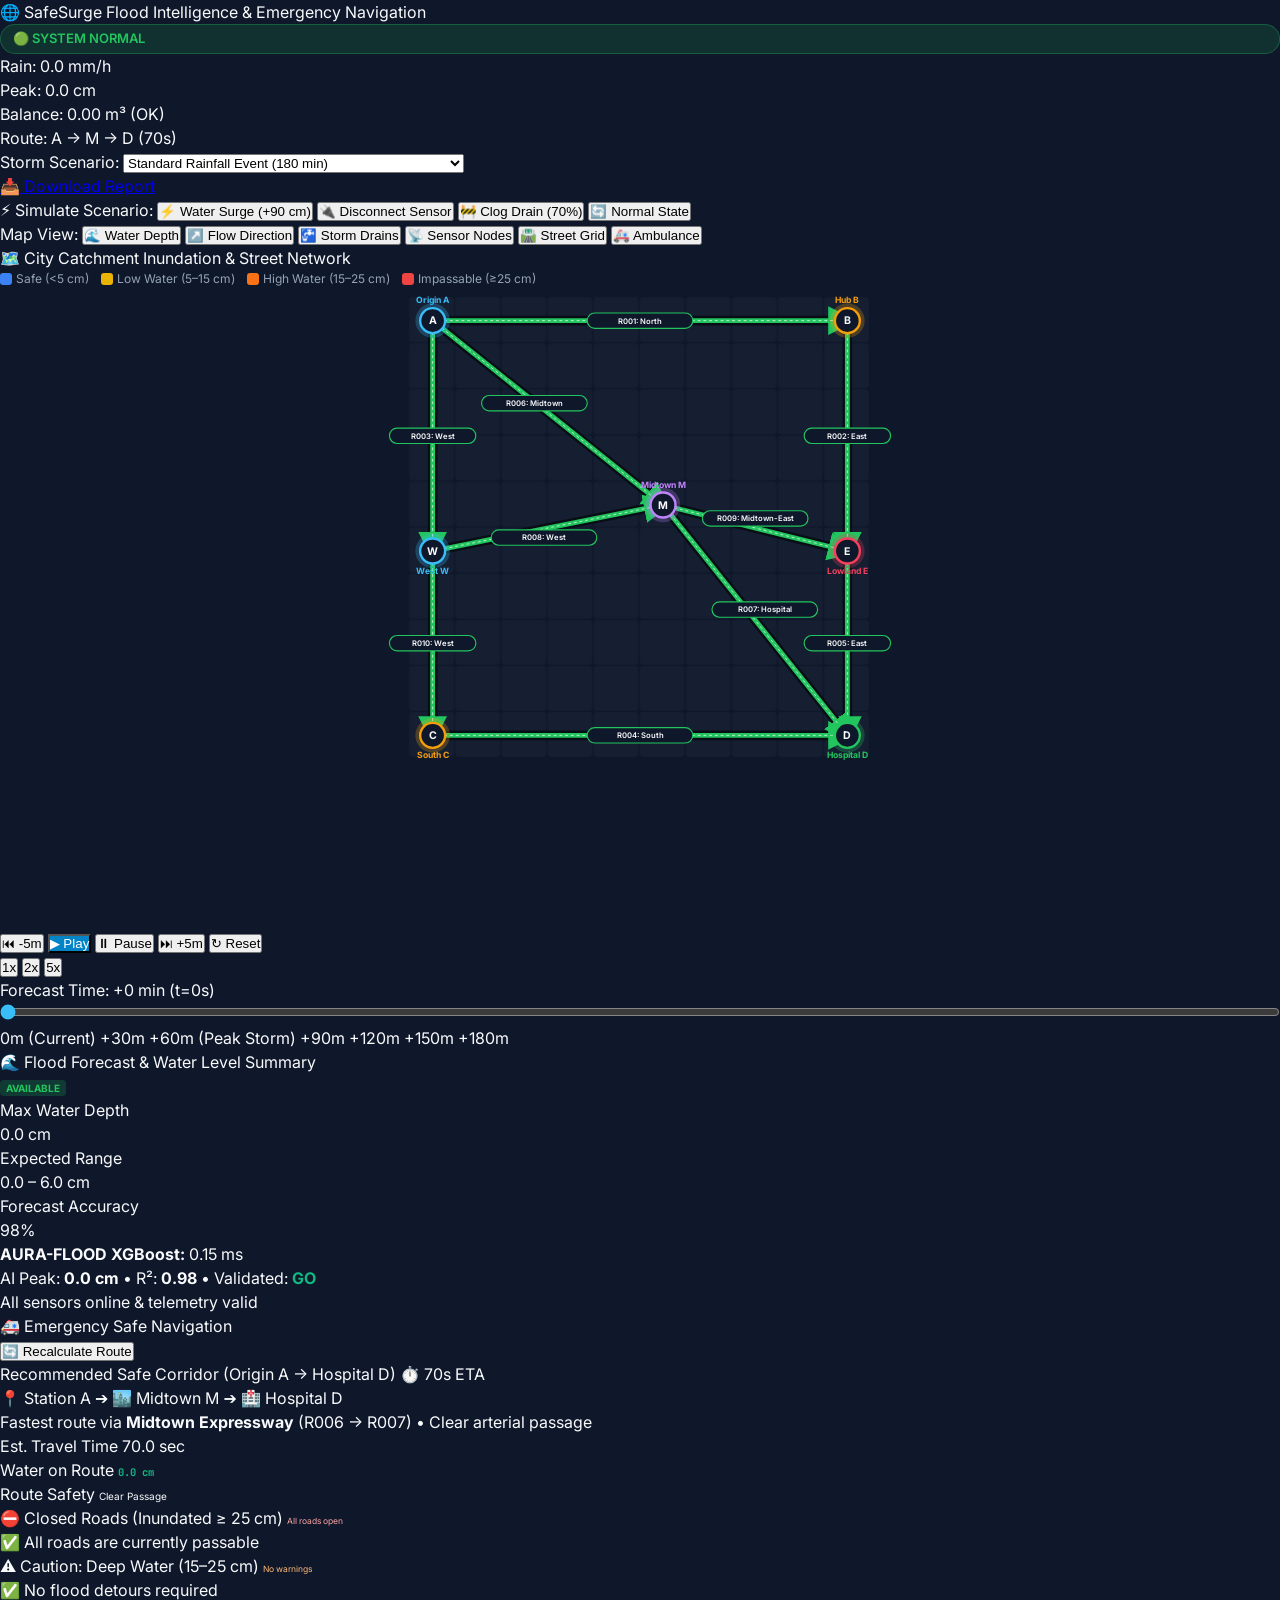
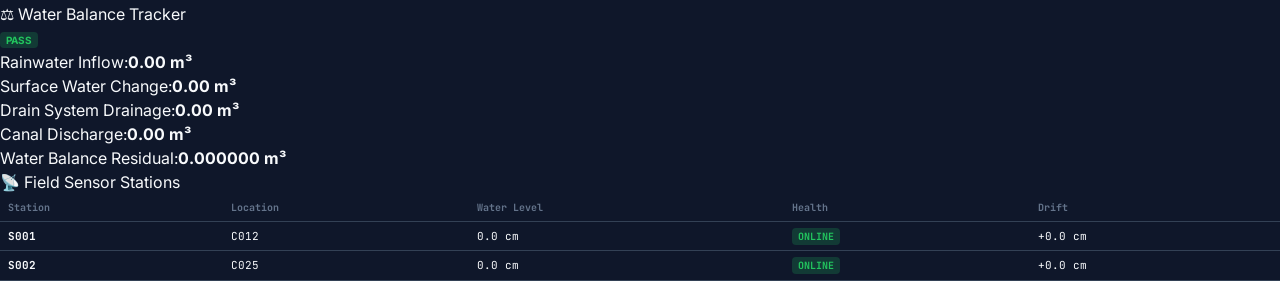
==== commit a88516aa: "feat(ml): integrate AURA-FLOOD XGBoost model with synthetic datasets, validation suite, and live end" ====
--- a/index.html
+++ b/index.html
@@ -176,9 +176,9 @@
         </div>
 
         <!-- Physics-Guided ML Surrogate Status Strip -->
-        <div class="pgml-status-strip" title="Fast Machine Learning Nowcasting Surrogate">
-          <div class="pgml-tag"><span class="pulse-dot-cyan"></span> <strong>Fast AI Nowcast:</strong> <span id="pgml-latency-val">0.15 ms</span></div>
-          <div class="pgml-meta">AI Peak Depth: <span id="pgml-peak-val" style="color: #ffffff; font-weight: 700;">0.0 cm</span> &bull; Precision: <strong>±0.4 cm</strong></div>
+        <div class="pgml-status-strip" title="AURA-FLOOD XGBoost Machine Learning Nowcasting Engine">
+          <div class="pgml-tag"><span class="pulse-dot-cyan"></span> <strong>AURA-FLOOD XGBoost:</strong> <span id="pgml-latency-val">0.15 ms</span></div>
+          <div class="pgml-meta">AI Peak: <span id="pgml-peak-val" style="color: #ffffff; font-weight: 700;">0.0 cm</span> &bull; R²: <strong>0.98</strong> &bull; Validated: <strong style="color: #10b981;">GO</strong></div>
         </div>
 
         <div class="card-subtext" id="degraded-reasons-text">Continuous live city monitoring combining physical drainage simulation with AI nowcasting.</div>
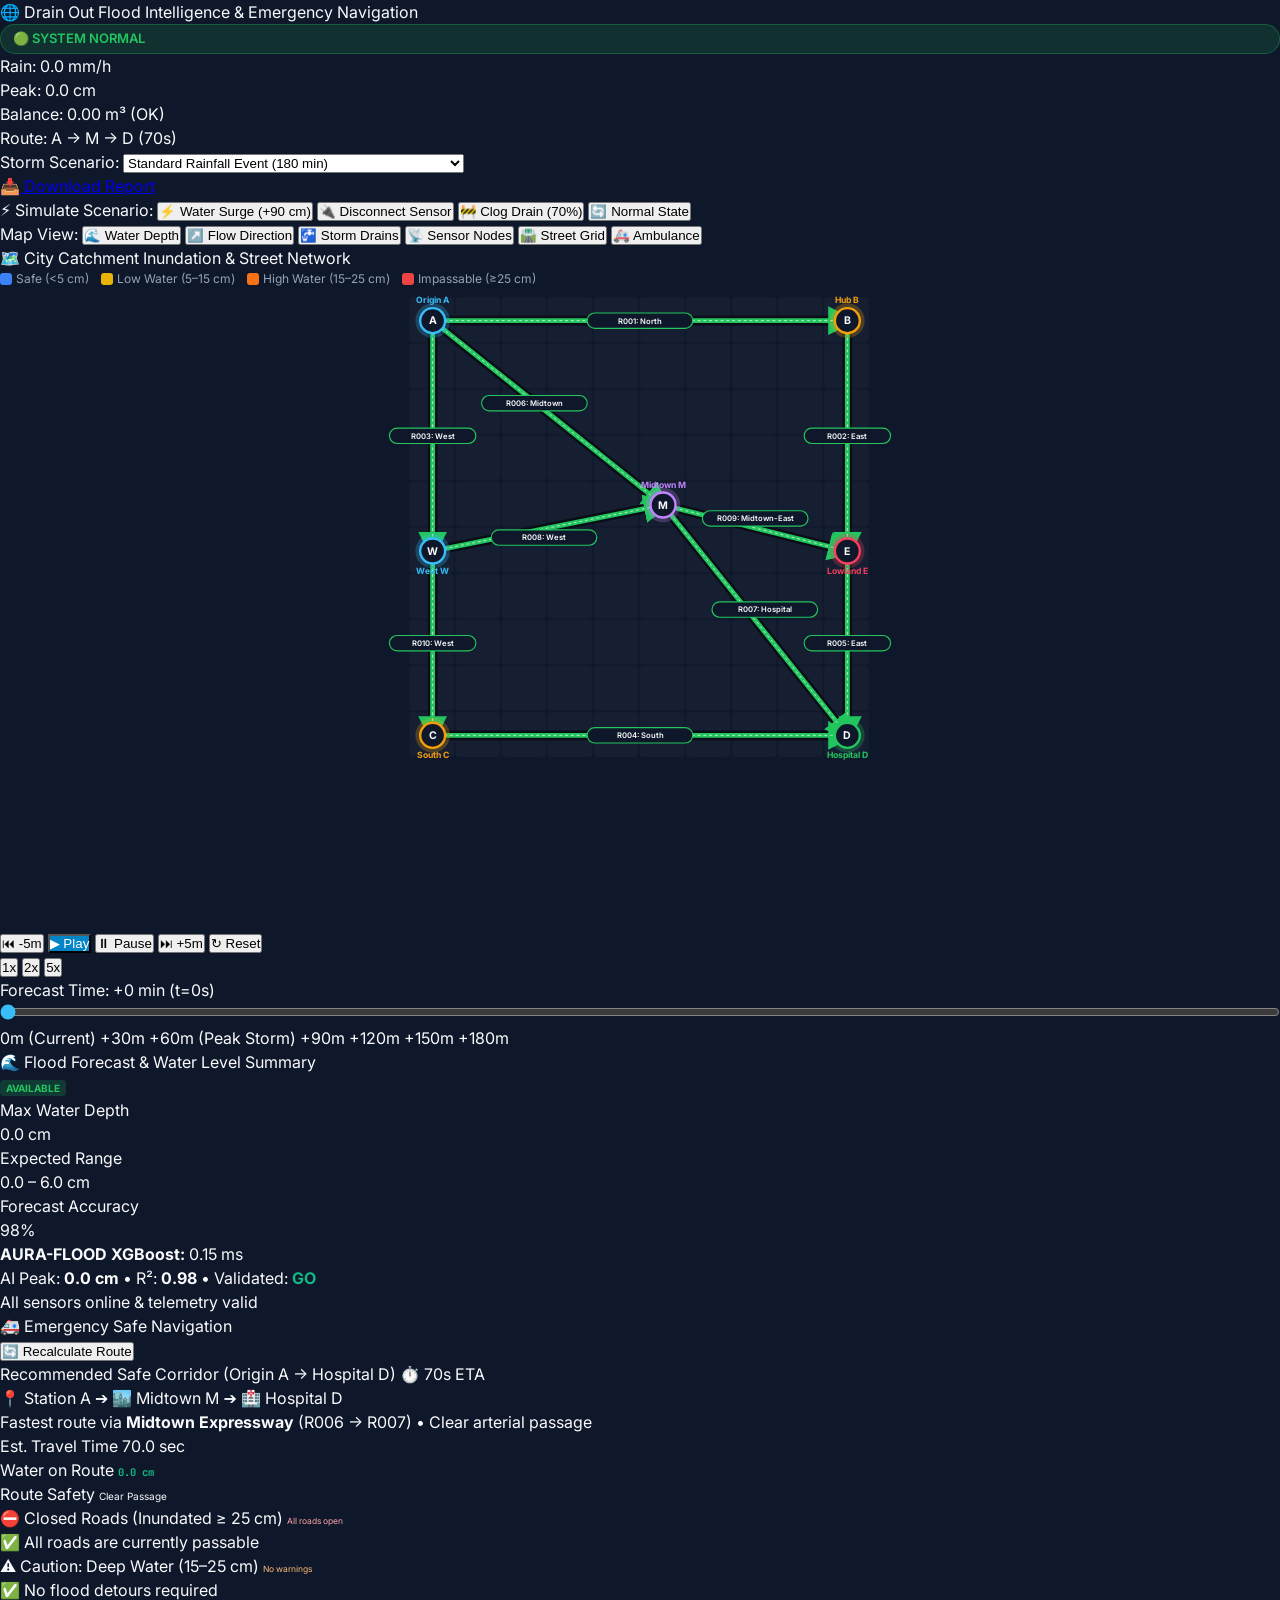
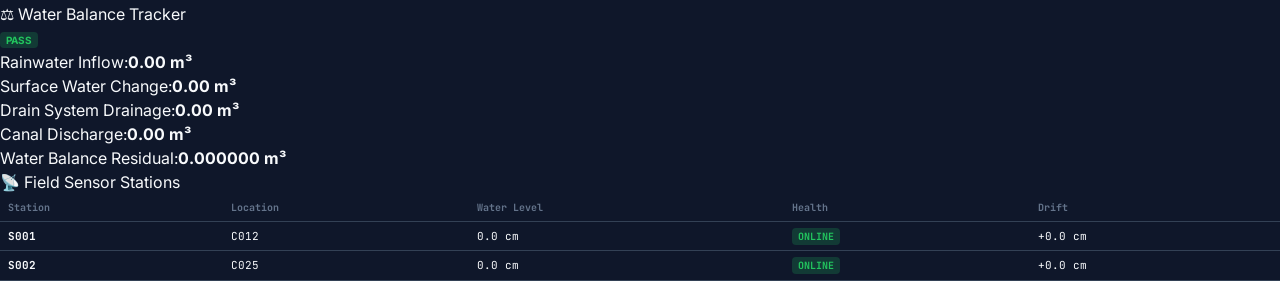
==== commit e27563b9: "feat(branding): update system name from SafeSurge to Drain Out" ====
--- a/index.html
+++ b/index.html
@@ -3,7 +3,7 @@
 <head>
   <meta charset="UTF-8">
   <meta name="viewport" content="width=device-width, initial-scale=1.0">
-  <title>SafeSurge — Urban Flood Intelligence & Emergency Navigation</title>
+  <title>Drain Out — Urban Flood Intelligence & Emergency Navigation</title>
   <link rel="preconnect" href="https://fonts.googleapis.com">
   <link rel="preconnect" href="https://fonts.gstatic.com" crossorigin>
   <link href="https://fonts.googleapis.com/css2?family=Inter:wght@400;500;600;700;800&family=JetBrains+Mono:wght@400;500;600;700&display=swap" rel="stylesheet">
@@ -15,7 +15,8 @@
   <header class="top-navbar">
     <div class="brand-section">
       <span class="brand-logo">🌐</span>
-      <span class="brand-title">SafeSurge</span>
+      <span class="brand-title">Drain Out</span>
+
       <span class="brand-subtitle">Flood Intelligence & Emergency Navigation</span>
       <div class="status-badge" id="system-status-badge">
         <span class="dot"></span>
